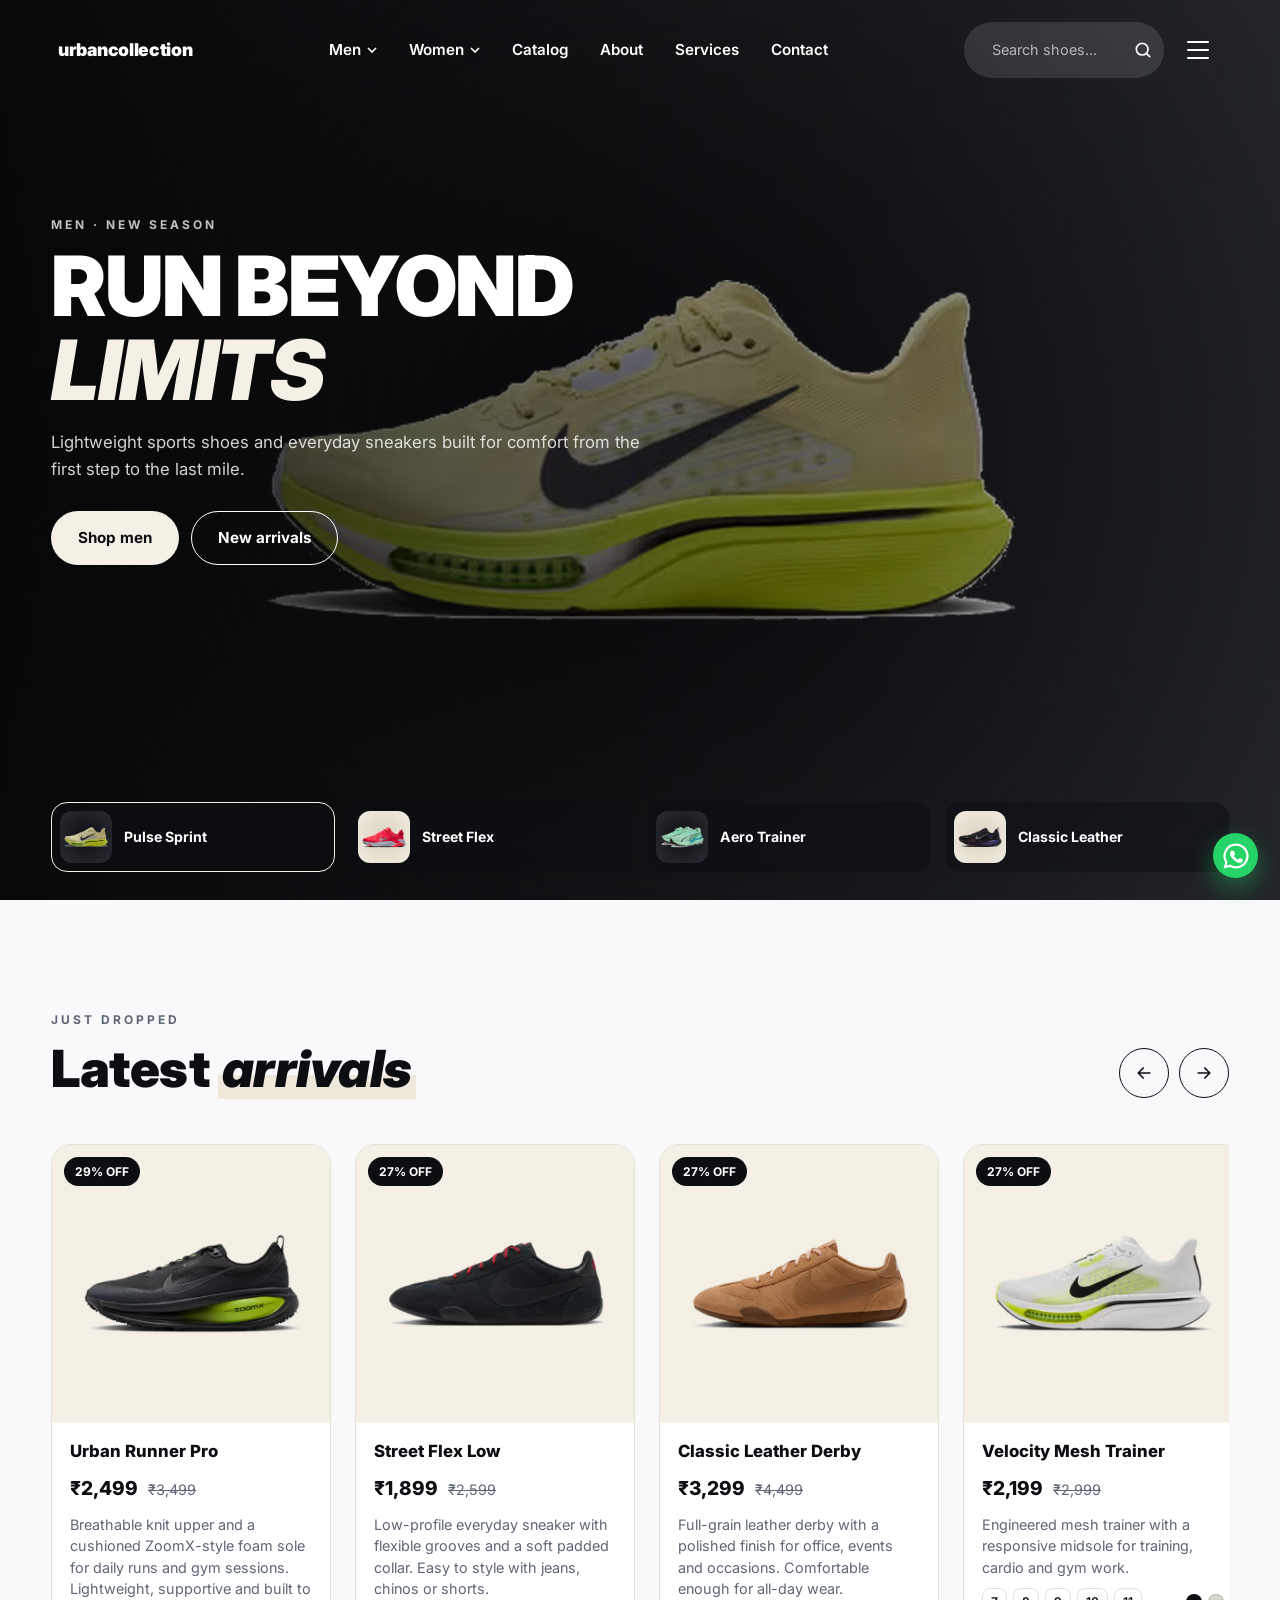
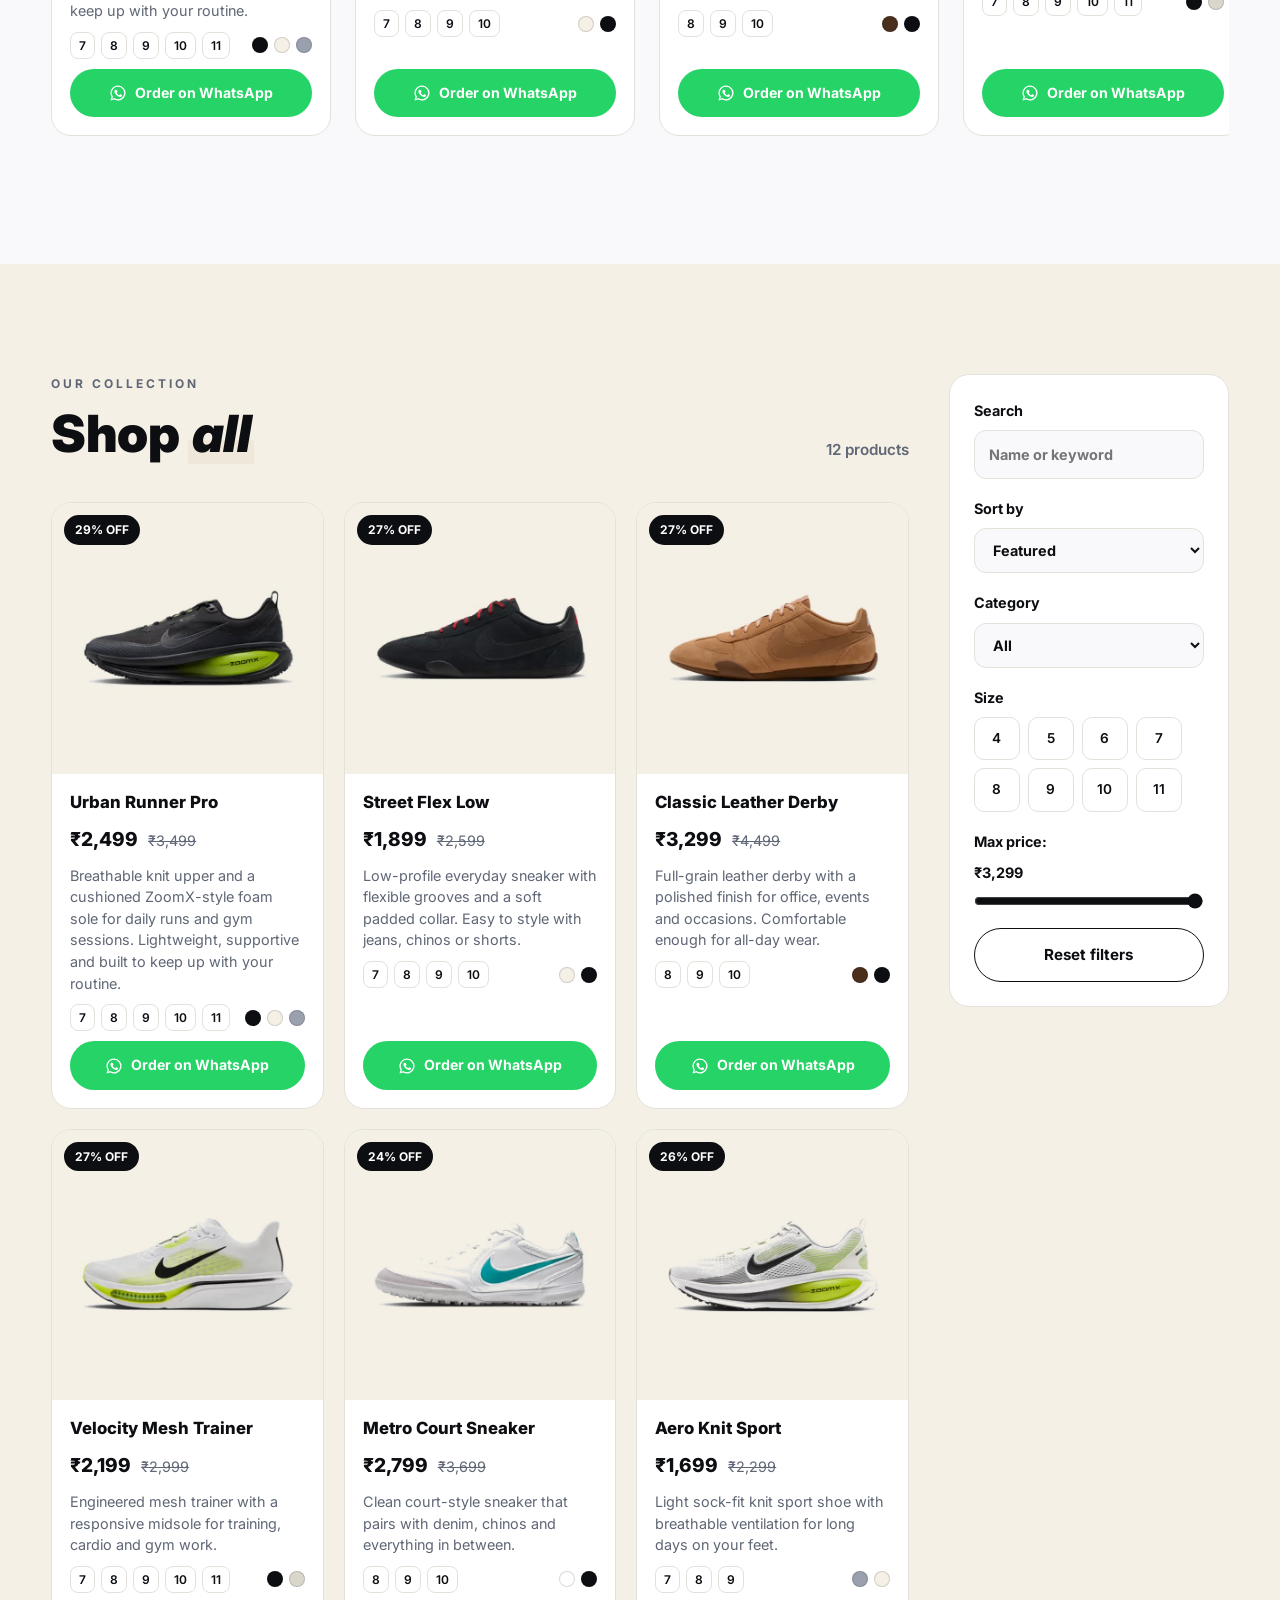
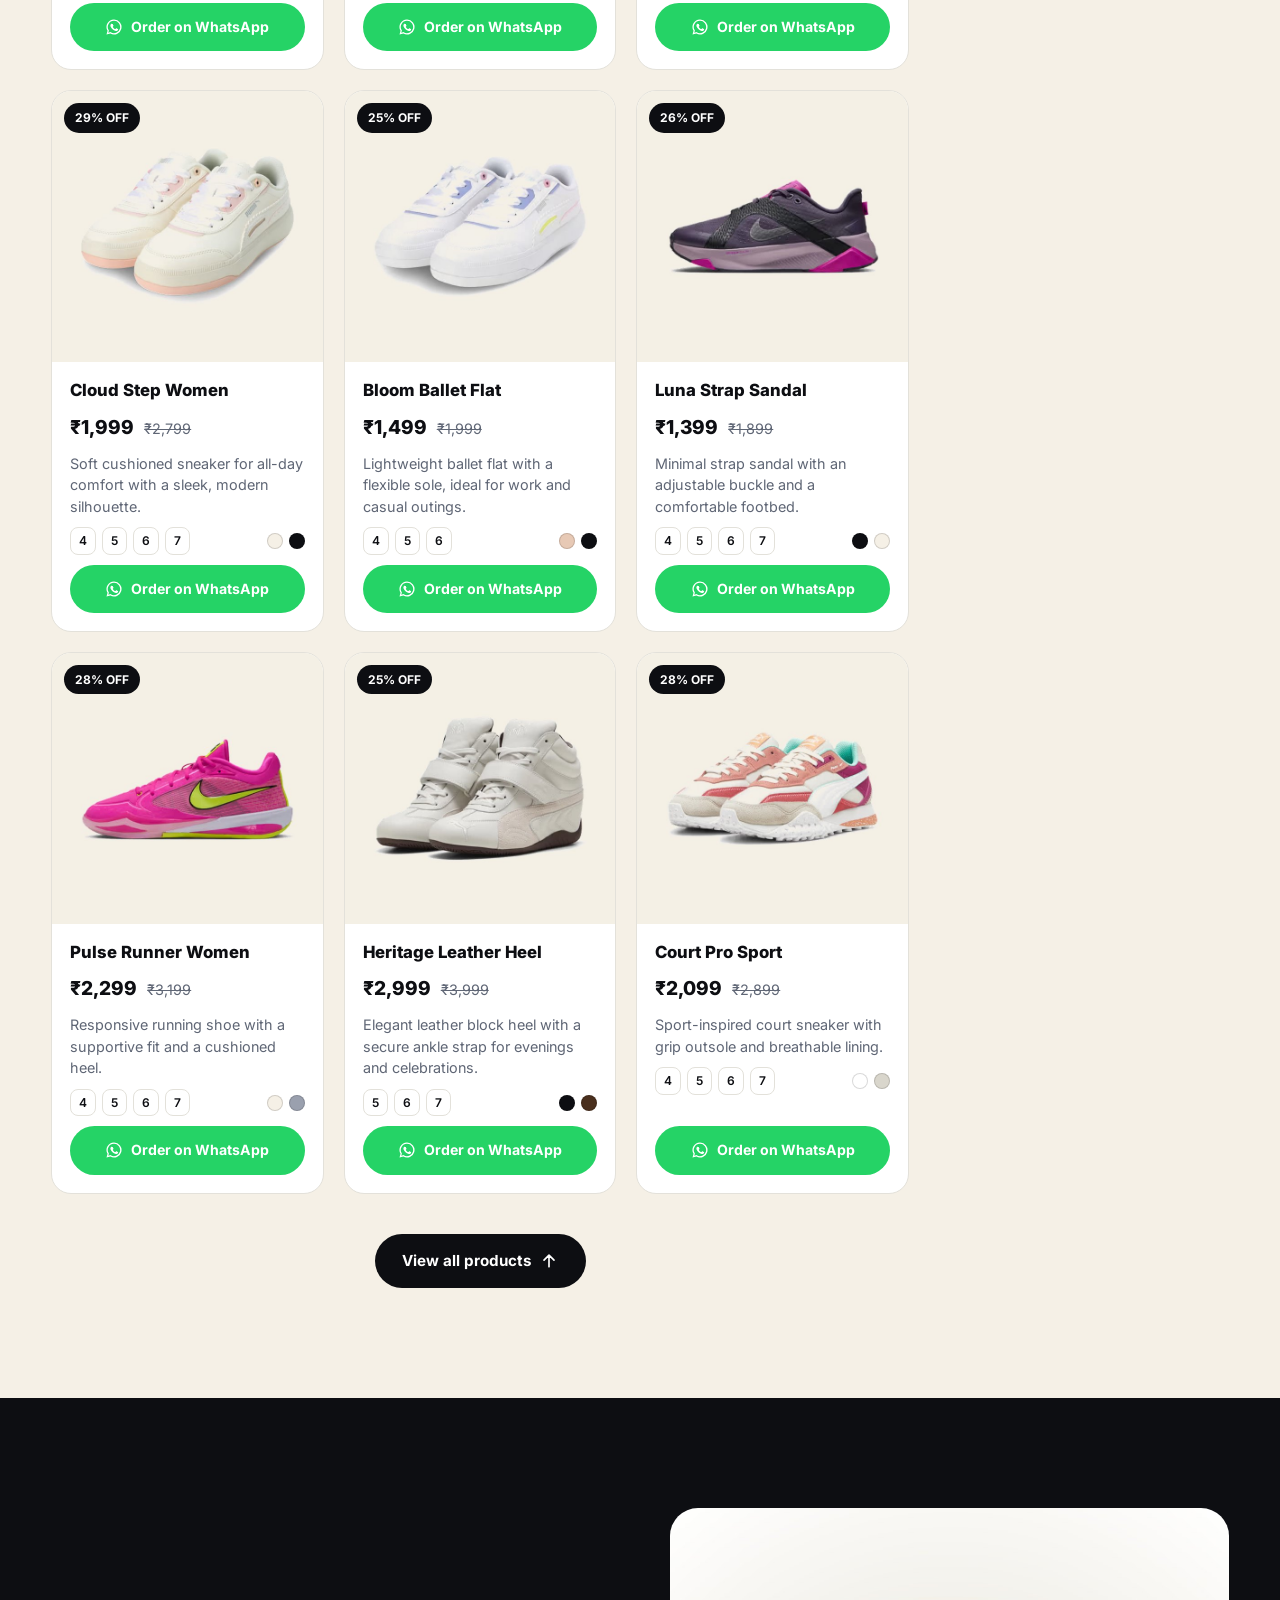
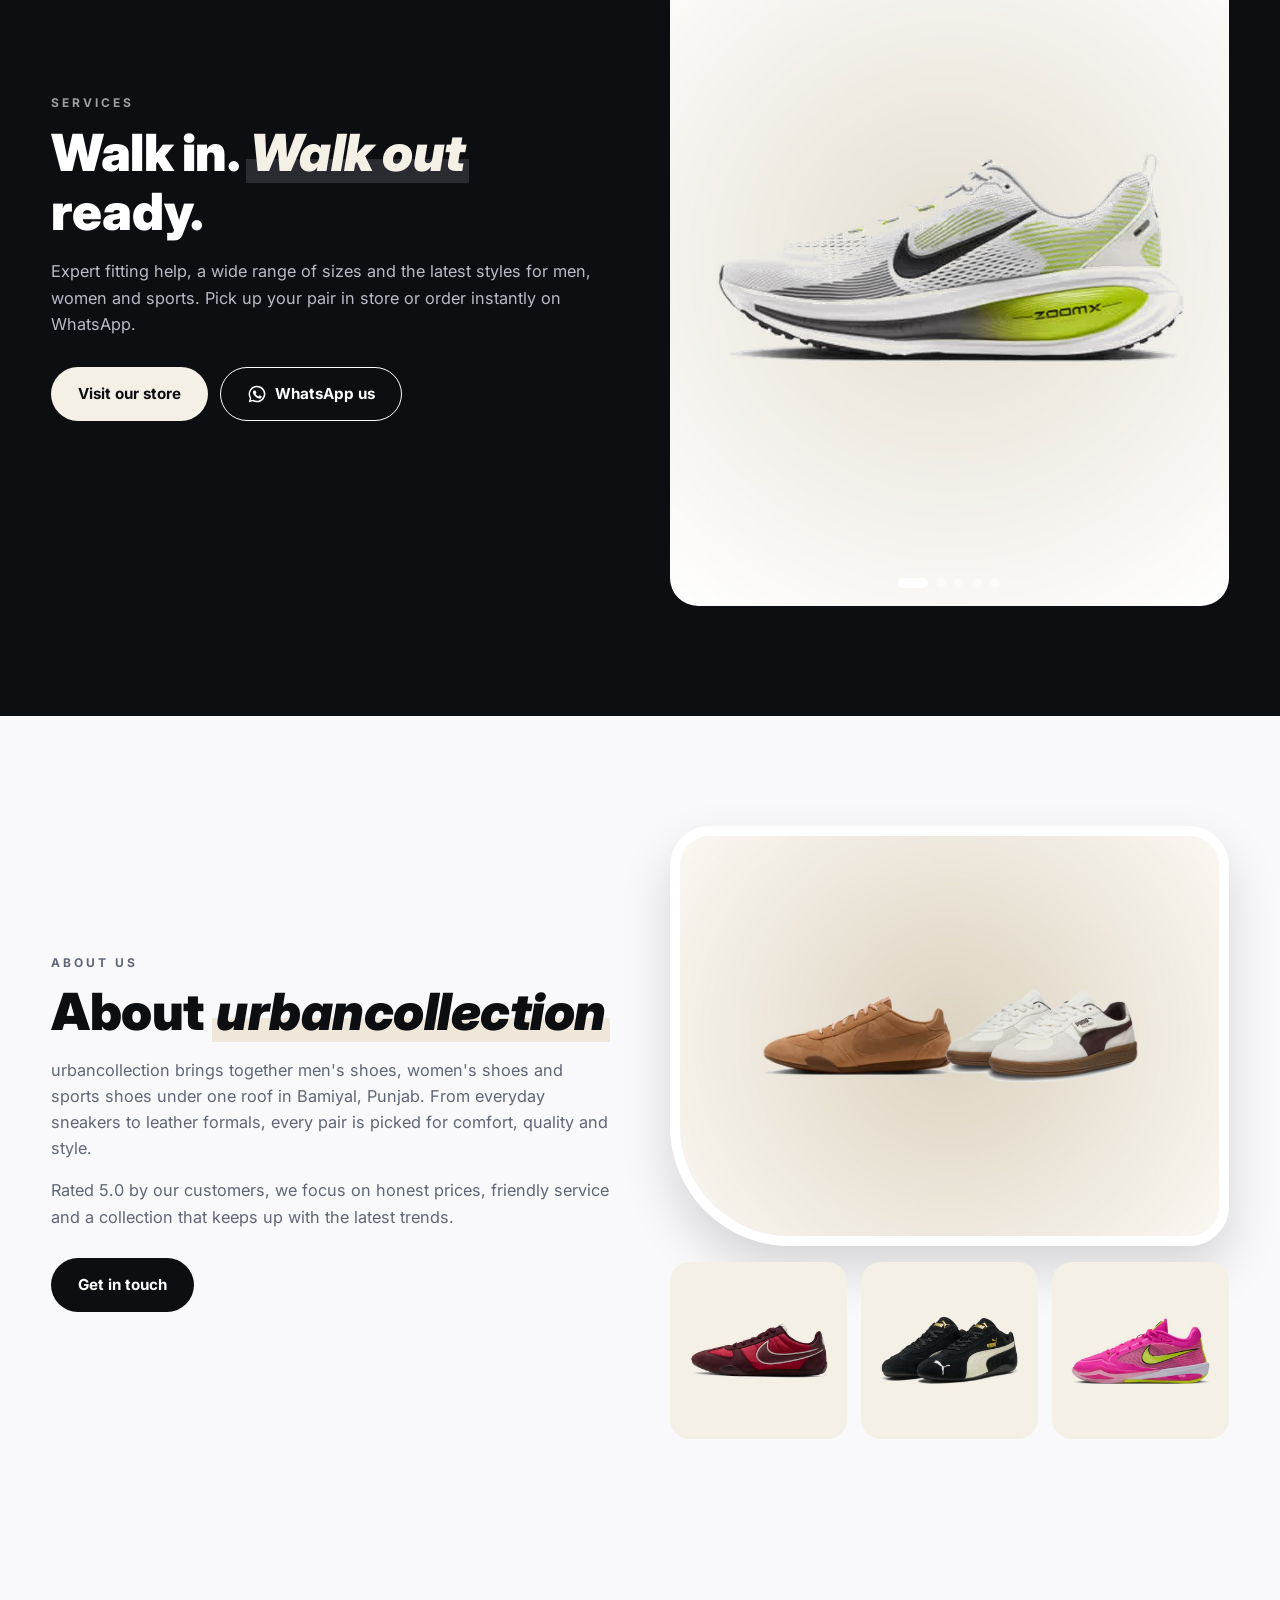
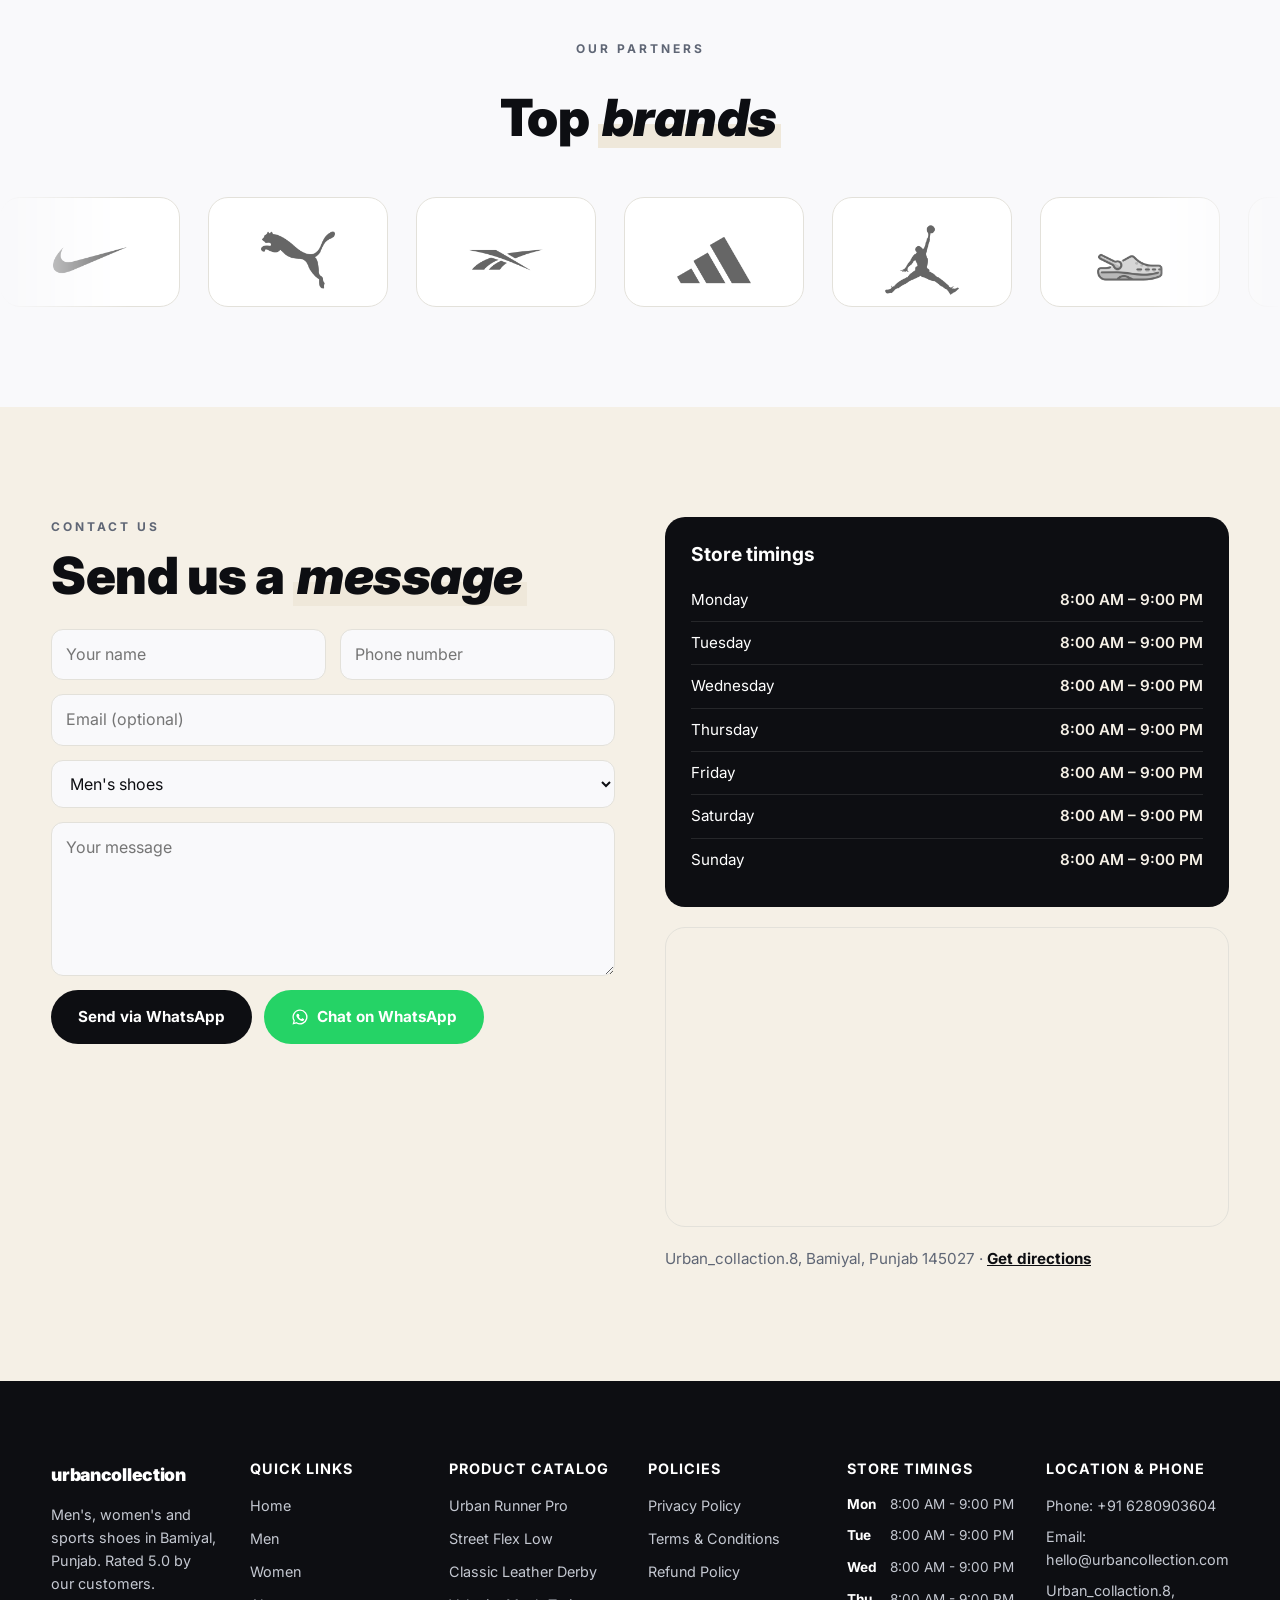
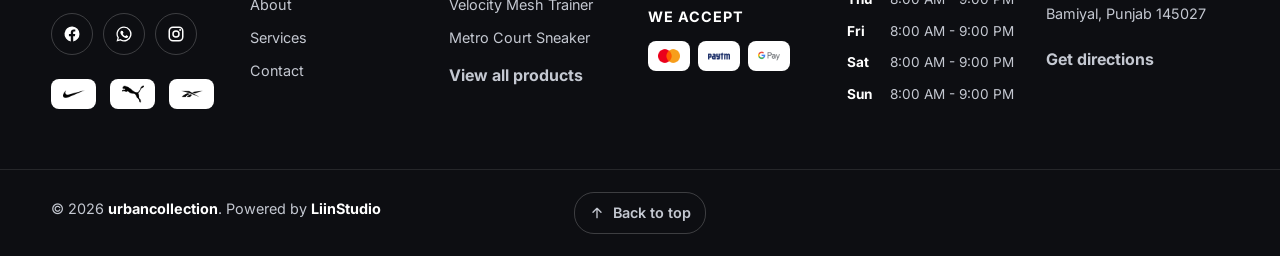
==== index.html @ 3d8a138b "files add in repo" ====
<!DOCTYPE html>
<html lang="en">

<head>
  <meta charset="UTF-8">
  <meta name="viewport" content="width=device-width, initial-scale=1.0">
  <title>urbancollection | Shoes for Men & Women</title>
  <meta name="description" content="urbancollection - men's, women's and sports shoes in Bamiyal, Punjab.">
  <link rel="preconnect" href="https://fonts.googleapis.com">
  <link rel="preconnect" href="https://fonts.gstatic.com" crossorigin>
  <link href="https://fonts.googleapis.com/css2?family=Inter:wght@400;500;600;700;800;900&display=swap"
    rel="stylesheet">
  <link rel="stylesheet" href="style.css">
</head>

<body>
  <!-- SVG icon sprite -->
  <svg width="0" height="0" style="position:absolute" aria-hidden="true">
    <symbol id="i-wa" viewBox="0 0 24 24">
      <path fill="currentColor"
        d="M12 2a10 10 0 0 0-8.6 15.1L2 22l5.1-1.3A10 10 0 1 0 12 2zm0 1.8a8.2 8.2 0 1 1-4.3 15.2l-.3-.2-3 .8.8-2.9-.2-.3A8.2 8.2 0 0 1 12 3.8zm-3.2 3.8c-.2 0-.5 0-.7.3-.2.3-.9.9-.9 2.2s.9 2.5 1 2.7c.1.2 1.8 2.8 4.4 3.9 2.1.9 2.6.7 3 .7.5-.1 1.5-.6 1.7-1.3.2-.6.2-1.2.2-1.3 0-.1-.2-.2-.5-.3l-1.6-.8c-.2-.1-.4-.1-.6.1l-.7.9c-.1.2-.3.2-.5.1-.3-.1-1-.4-1.9-1.2-.7-.6-1.2-1.4-1.3-1.6-.1-.2 0-.4.1-.5l.4-.5.3-.4c.1-.2 0-.4 0-.5l-.7-1.7c-.2-.5-.4-.4-.6-.4z" />
    </symbol>
    <symbol id="i-fb" viewBox="0 0 24 24">
      <path fill="currentColor"
        d="M22 12a10 10 0 1 0-11.6 9.9v-7H7.9V12h2.5V9.8c0-2.5 1.5-3.9 3.8-3.9 1.1 0 2.2.2 2.2.2v2.5h-1.3c-1.2 0-1.6.8-1.6 1.6V12h2.8l-.4 2.9h-2.3v7A10 10 0 0 0 22 12z" />
    </symbol>
    <symbol id="i-ig" viewBox="0 0 24 24">
      <rect x="3" y="3" width="18" height="18" rx="5" fill="none" stroke="currentColor" stroke-width="2" />
      <circle cx="12" cy="12" r="4" fill="none" stroke="currentColor" stroke-width="2" />
      <circle cx="17.5" cy="6.5" r="1.3" fill="currentColor" />
    </symbol>
    <symbol id="i-search" viewBox="0 0 24 24">
      <circle cx="11" cy="11" r="7" fill="none" stroke="currentColor" stroke-width="2" />
      <path d="M20 20l-4-4" stroke="currentColor" stroke-width="2" stroke-linecap="round" />
    </symbol>
    <symbol id="i-arrow" viewBox="0 0 24 24">
      <path d="M12 19V5m0 0l-6 6m6-6l6 6" fill="none" stroke="currentColor" stroke-width="2" stroke-linecap="round" />
    </symbol>
  </svg>

  <!-- ============ HEADER ============ -->
  <header class="site-header" id="siteHeader">
    <div class="header-bar">
      <a href="index.html" class="brand" aria-label="urbancollection home">
        <img src="images/logo.png" alt="" class="brand-logo" data-hide>
        <span class="brand-name">urbancollection</span>
      </a>

      <nav class="main-nav" aria-label="Primary">
        <ul>
          <li class="has-mega" data-mega="men">
            <button class="nav-link" aria-expanded="false">Men
              <svg class="chev" viewBox="0 0 10 6" width="10" height="6" aria-hidden="true">
                <path d="M1 1l4 4 4-4" fill="none" stroke="currentColor" stroke-width="1.6" />
              </svg>
            </button>
          </li>
          <li class="has-mega" data-mega="women">
            <button class="nav-link" aria-expanded="false">Women
              <svg class="chev" viewBox="0 0 10 6" width="10" height="6" aria-hidden="true">
                <path d="M1 1l4 4 4-4" fill="none" stroke="currentColor" stroke-width="1.6" />
              </svg>
            </button>
          </li>
          <li><a href="products.html" class="nav-link">Catalog</a></li>
          <li><a href="about.html" class="nav-link">About</a></li>
          <li><a href="services.html" class="nav-link">Services</a></li>
          <li><a href="contact.html" class="nav-link">Contact</a></li>
        </ul>
      </nav>

      <div class="header-actions">
        <form class="header-search" role="search" action="products.html" method="get">
          <input type="search" name="q" placeholder="Search shoes..." aria-label="Search shoes">
          <button type="submit" aria-label="Search"><svg class="ic">
              <use href="#i-search" />
            </svg></button>
        </form>
        <button class="menu-toggle" id="menuToggle" aria-label="Open menu" aria-expanded="false"
          aria-controls="fullMenu">
          <span></span><span></span><span></span>
        </button>
      </div>
      <!-- Mega menu panels are injected here by script.js (same width as header) -->
    </div>
  </header>

  <!-- ============ FULL-SCREEN MENU ============ -->
  <div class="full-menu" id="fullMenu" aria-hidden="true">
    <button class="menu-toggle is-open fm-close" id="fmClose" aria-label="Close menu">
      <span></span><span></span><span></span>
    </button>
    <div class="fm-inner">
      <nav class="fm-nav" aria-label="Full menu">
        <ul>
          <li><a href="index.html">Home</a></li>
          <li><a href="about.html">About</a></li>
          <li><a href="services.html">Services</a></li>
          <li><a href="products.html">Product Catalog</a></li>
          <li><a href="products.html?cat=men">Men</a></li>
          <li><a href="products.html?cat=women">Women</a></li>
          <li><a href="contact.html">Contact Us</a></li>
        </ul>
      </nav>
      <div class="fm-side">
        <form class="fm-search" action="products.html" method="get">
          <input type="search" name="q" placeholder="Search shoes..." aria-label="Search shoes">
          <button type="submit">Search</button>
        </form>
        <p>Urban_collaction.8, Bamiyal, Punjab 145027<br><a href="tel:+916280903604">+91 6280903604</a></p>
        <a class="btn btn-wa" href="https://wa.me/916280903604" target="_blank" rel="noopener">
          <svg class="ic">
            <use href="#i-wa" />
          </svg> Chat on WhatsApp
        </a>
      </div>
    </div>
  </div>

  <main>

    <!-- ============ HERO ============ -->
    <section class="hero" id="hero" aria-label="Featured collections">
      <div class="hero-slides">
        <article class="hero-slide active">
          <div class="hero-bg"><img src="images/hero-1.jpg" alt="" data-hide-alt></div>
          <div class="hero-overlay"></div>
          <div class="container hero-content">
            <p class="eyebrow">Men · New Season</p>
            <h1>Run beyond <span class="hero-accent">limits</span></h1>
            <p>Lightweight sports shoes and everyday sneakers built for comfort from the first step to the last mile.
            </p>
            <div class="hero-btns">
              <a class="btn btn-solid" href="products.html?cat=men">Shop men</a>
              <a class="btn btn-ghost" href="#latest">New arrivals</a>
            </div>
          </div>
        </article>
        <article class="hero-slide">
          <div class="hero-bg"><img src="images/hero-2.jpg" alt=""></div>
          <div class="hero-overlay"></div>
          <div class="container hero-content">
            <p class="eyebrow">Women · Street Edit</p>
            <h1>Step into <span class="hero-accent">style</span></h1>
            <p>Flats, sandals and sneakers designed to look sharp and feel effortless all day long.</p>
            <div class="hero-btns">
              <a class="btn btn-solid" href="products.html?cat=women">Shop women</a>
              <a class="btn btn-ghost" href="#shop">Browse all</a>
            </div>
          </div>
        </article>
        <article class="hero-slide">
          <div class="hero-bg"><img src="images/hero-3.jpg" alt=""></div>
          <div class="hero-overlay"></div>
          <div class="container hero-content">
            <p class="eyebrow">Sports Collection</p>
            <h1>Built for <span class="hero-accent">motion</span></h1>
            <p>Mesh trainers and cushioned runners engineered for the gym, the track and the streets.</p>
            <div class="hero-btns">
              <a class="btn btn-solid" href="products.html">Shop sports</a>
              <a class="btn btn-ghost" href="#contact">Visit store</a>
            </div>
          </div>
        </article>
        <article class="hero-slide">
          <div class="hero-bg"><img src="images/hero-4.jpg" alt=""></div>
          <div class="hero-overlay"></div>
          <div class="container hero-content">
            <p class="eyebrow">Leather Classics</p>
            <h1>Crafted for <span class="hero-accent">occasions</span></h1>
            <p>Premium leather derbies and heels with a polished finish for work, weddings and everything between.</p>
            <div class="hero-btns">
              <a class="btn btn-solid" href="products.html">Shop classics</a>
              <a class="btn btn-ghost" href="#about">Our story</a>
            </div>
          </div>
        </article>
      </div>

      <div class="hero-thumbs" role="tablist" aria-label="Choose slide">
        <button class="hero-thumb active" role="tab"><img src="images/hero-1.jpg" alt=""><b>Pulse Sprint</b></button>
        <button class="hero-thumb" role="tab"><img src="images/hero-2.jpg" alt=""><b>Street Flex</b></button>
        <button class="hero-thumb" role="tab"><img src="images/hero-3.jpg" alt=""><b>Aero Trainer</b></button>
        <button class="hero-thumb" role="tab"><img src="images/hero-4.jpg" alt=""><b>Classic Leather</b></button>
      </div>
    </section>

    <!-- ============ LATEST ARRIVALS ============ -->
    <section class="section" id="latest">
      <div class="container">
        <div class="section-head reveal">
          <div>
            <p class="eyebrow">Just dropped</p>
            <h2>Latest <span class="accent">arrivals</span></h2>
          </div>
          <div class="slider-nav">
            <button class="round-btn" id="latestPrev" aria-label="Previous products"><svg class="ic"
                style="transform:rotate(-90deg)">
                <use href="#i-arrow" />
              </svg></button>
            <button class="round-btn" id="latestNext" aria-label="Next products"><svg class="ic"
                style="transform:rotate(90deg)">
                <use href="#i-arrow" />
              </svg></button>
          </div>
        </div>
        <div class="latest-track" id="latestTrack"></div>
      </div>
    </section>

    <!-- ============ SHOP (grid + filters) ============ -->
    <section class="section section-alt" id="shop">
      <div class="container shop-layout">
        <div class="shop-main">
          <div class="section-head">
            <div>
              <p class="eyebrow">Our collection</p>
              <h2>Shop <span class="accent">all</span></h2>
            </div>
            <p class="result-count" id="resultCount"></p>
          </div>
          <div class="product-grid" id="productGrid"></div>
          <div class="center-btn">
            <a class="btn btn-solid" href="products.html">View all products <svg class="ic">
                <use href="#i-arrow" />
              </svg></a>
          </div>
        </div>

        <aside class="shop-side" aria-label="Sort and filter">
          <div class="side-box">
            <label>Search
              <input type="search" id="fSearch" placeholder="Name or keyword">
            </label>
            <label>Sort by
              <select id="fSort">
                <option value="default">Featured</option>
                <option value="low">Price: low to high</option>
                <option value="high">Price: high to low</option>
                <option value="disc">Best discount</option>
                <option value="name">Name A–Z</option>
              </select>
            </label>
            <label>Category
              <select id="fCat">
                <option value="all">All</option>
                <option value="men">Men</option>
                <option value="women">Women</option>
              </select>
            </label>
            <fieldset>
              <legend>Size</legend>
              <div class="size-chips" id="fSizes"></div>
            </fieldset>
            <label>Max price: <span id="fPriceVal"></span>
              <input type="range" id="fPrice" min="1000" max="5000" step="100" value="5000">
            </label>
            <button class="btn btn-ghost full" id="fReset" type="button">Reset filters</button>
          </div>
        </aside>
      </div>
    </section>

    <!-- ============ CTA ============ -->
    <section class="section cta" id="services">
      <div class="container cta-grid">
        <div class="cta-text reveal">
          <p class="eyebrow">Services</p>
          <h2>Walk in. <span class="accent">Walk out</span> ready.</h2>
          <p>Expert fitting help, a wide range of sizes and the latest styles for men, women and sports. Pick up your
            pair in store or order instantly on WhatsApp.</p>
          <div class="cta-btns">
            <a class="btn btn-solid" href="contact.html">Visit our store</a>
            <a class="btn btn-ghost" href="https://wa.me/916280903604" target="_blank" rel="noopener">
              <svg class="ic">
                <use href="#i-wa" />
              </svg> WhatsApp us
            </a>
          </div>
        </div>
        <div class="cta-slider reveal" id="ctaSlider">
          <img class="active" src="images/cta-1.jpg" alt="">
          <img src="images/cta-2.jpg" alt="">
          <img src="images/cta-3.jpg" alt="">
          <img src="images/cta-4.jpg" alt="">
          <img src="images/cta-5.jpg" alt="">
          <div class="cta-dots"></div>
        </div>
      </div>
    </section>

    <!-- ============ ABOUT ============ -->
    <section class="section" id="about">
      <div class="container about-grid">
        <div class="about-text reveal">
          <p class="eyebrow">About us</p>
          <h2>About <span class="accent">urbancollection</span></h2>
          <p>urbancollection brings together men's shoes, women's shoes and sports shoes under one roof in Bamiyal,
            Punjab. From everyday sneakers to leather formals, every pair is picked for comfort, quality and style.</p>
          <p>Rated 5.0 by our customers, we focus on honest prices, friendly service and a collection that keeps up with
            the latest trends.</p>
          <a class="btn btn-solid" href="#contact">Get in touch</a>
        </div>
        <div class="about-gallery reveal">
          <figure class="about-main">
            <img src="images/about-1.jpg" alt="urbancollection store collection">
          </figure>
          <div class="about-thumbs">
            <a href="product-detail.html?id=3"><img src="images/about-2.jpg" alt="Classic Leather Derby"><span>Leather
                Derby</span></a>
            <a href="product-detail.html?id=4"><img src="images/about-3.jpg" alt="Velocity Mesh Trainer"><span>Mesh
                Trainer</span></a>
            <a href="product-detail.html?id=7"><img src="images/about-4.jpg" alt="Cloud Step Women"><span>Cloud
                Step</span></a>
          </div>
        </div>
      </div>
    </section>

    <!-- ============ BRANDS ============ -->
    <section class="section brands" id="brands">
      <div class="container">
        <div class="section-head center reveal">
          <p class="eyebrow">Our partners</p>
          <h2>Top <span class="accent">brands</span></h2>
        </div>
      </div>
      <div class="marquee">
        <div class="marquee-track" id="brandTrack"></div>
      </div>
    </section>

    <!-- ============ CONTACT ============ -->
    <section class="section section-alt" id="contact">
      <div class="container contact-grid">
        <div class="contact-form-wrap reveal">
          <p class="eyebrow">Contact us</p>
          <h2>Send us a <span class="accent">message</span></h2>
          <form class="contact-form" id="contactForm">
            <div class="row2">
              <input name="name" placeholder="Your name" required>
              <input name="phone" type="tel" placeholder="Phone number" required>
            </div>
            <input name="email" type="email" placeholder="Email (optional)">
            <select name="interest">
              <option>Men's shoes</option>
              <option>Women's shoes</option>
              <option>Sports shoes</option>
              <option>Other</option>
            </select>
            <textarea name="message" rows="5" placeholder="Your message" required></textarea>
            <div class="form-actions">
              <button class="btn btn-solid" type="submit">Send via WhatsApp</button>
              <a class="btn btn-wa" href="https://wa.me/916280903604" target="_blank" rel="noopener">
                <svg class="ic">
                  <use href="#i-wa" />
                </svg> Chat on WhatsApp
              </a>
            </div>
          </form>
        </div>

        <div class="contact-info reveal">
          <div class="hours-card">
            <h3>Store timings</h3>
            <ul class="hours">
              <li><span>Monday</span><span>8:00 AM – 9:00 PM</span></li>
              <li><span>Tuesday</span><span>8:00 AM – 9:00 PM</span></li>
              <li><span>Wednesday</span><span>8:00 AM – 9:00 PM</span></li>
              <li><span>Thursday</span><span>8:00 AM – 9:00 PM</span></li>
              <li><span>Friday</span><span>8:00 AM – 9:00 PM</span></li>
              <li><span>Saturday</span><span>8:00 AM – 9:00 PM</span></li>
              <li><span>Sunday</span><span>8:00 AM – 9:00 PM</span></li>
            </ul>
          </div>
          <div class="map">
            <iframe src="https://www.google.com/maps?q=Bamiyal%2C+Punjab+145027&amp;output=embed" loading="lazy"
              referrerpolicy="no-referrer-when-downgrade" title="urbancollection location on Google Maps"></iframe>
          </div>
          <p class="address">Urban_collaction.8, Bamiyal, Punjab 145027 ·
            <a href="https://www.google.com/maps/dir/?api=1&amp;destination=Bamiyal+Punjab+145027" target="_blank"
              rel="noopener">Get directions</a>
          </p>
        </div>
      </div>
    </section>

  </main>

 <!-- ============ FOOTER ============ -->
  <footer class="site-footer">
    <div class="container footer-grid">

      <div class="fcol">
        <a href="index.html" class="brand brand-footer">
          <img src="images/logo.png" alt="" class="brand-logo" data-hide>
          <span class="brand-name">urbancollection</span>
        </a>
        <p class="fdesc">Men's, women's and sports shoes in Bamiyal, Punjab. Rated 5.0 by our customers.</p>
        <div class="social">
          <a href="https://www.facebook.com/" target="_blank" rel="noopener" aria-label="Facebook"><svg class="ic">
             <use href="#i-fb" />
            </svg></a>
          <a href="https://wa.me/916280903604" target="_blank" rel="noopener" aria-label="WhatsApp"><svg class="ic">
              <use href="#i-wa" />
            </svg></a>
          <a href="https://www.instagram.com/" target="_blank" rel="noopener" aria-label="Instagram"><svg class="ic">
              <use href="#i-ig" />
            </svg></a>
        </div>
        <div class="fbrands">
          <img src="images/brands/nike.png" alt="Nike" data-hide>
          <span>Nike</span>
          <img src="images/brands/puma.png" alt="Puma" data-hide>
          <span>Puma</span>
          <img src="images/brands/reebok.png" alt="Reebok" data-hide>
          <span>Reebok</span>
        </div>
      </div>

      <div class="fcol">
        <h4>Quick links</h4>
        <ul>
          <li><a href="index.html">Home</a></li>
          <li><a href="products.html?cat=men">Men</a></li>
          <li><a href="products.html?cat=women">Women</a></li>
          <li><a href="about.html">About</a></li>
          <li><a href="services.html">Services</a></li>
          <li><a href="contact.html">Contact</a></li>
        </ul>
       
      </div>

      <div class="fcol">
        <h4>Product catalog</h4>
        <ul id="footerProducts"></ul>
        <a class="underline-link" href="products.html">View all products</a>
      </div>

      <div class="fcol">
        <h4>Policies</h4>
        <ul>
          <li><a href="privacy.html">Privacy Policy</a></li>
          <li><a href="terms.html">Terms &amp; Conditions</a></li>
          <li><a href="refund.html">Refund Policy</a></li>
        </ul>
         <h4 class="mt">We accept</h4>
        <div class="pay">
          <img src="images/brands/mastercard.png" alt="Mastercard" data-hide>
          <img src="images/brands/paytm.png" alt="Paytm" data-hide>
          <img src="images/brands/google-pay.png" alt="Google Pay" data-hide>
        </div>
      </div>

      <div class="fcol">
        <h4>Store timings</h4>
        <ul class="hours-small">
          <li><span>Mon</span><span>8:00 AM - 9:00 PM</span></li>
          <li><span>Tue</span><span>8:00 AM - 9:00 PM</span></li>
          <li><span>Wed</span><span>8:00 AM - 9:00 PM</span></li>
          <li><span>Thu</span><span>8:00 AM - 9:00 PM</span></li>
          <li><span>Fri</span><span>8:00 AM - 9:00 PM</span></li>
          <li><span>Sat</span><span>8:00 AM - 9:00 PM</span></li>
          <li><span>Sun</span><span>8:00 AM - 9:00 PM</span></li>
        </ul>
      </div>

      <div class="fcol">
        <h4>Location &amp; phone</h4>
        <p>Phone: <a href="tel:+916280903604">+91 6280903604</a></p>
        <p>Email: <a href="mailto:hello@urbancollection.com">hello@urbancollection.com</a></p>
        <p>Urban_collaction.8, Bamiyal, Punjab 145027</p>
        <a class="underline-link" href="https://www.google.com/maps/dir/?api=1&amp;destination=Bamiyal+Punjab+145027"
          target="_blank" rel="noopener">Get directions</a>
      </div>
    </div>

    <div class="footer-bottom">
      <div class="container fb-inner">
        <p>© 2026 <a href="index.html">urbancollection</a>. Powered by <a href="https://liinstudio.netlify.app"
            target="_blank" rel="noopener">LiinStudio</a></p>
        <button class="back-top" id="backTop" type="button"><svg class="ic" style="transform:rotate(0)">
            <use href="#i-arrow" />
          </svg> Back to top</button>
      </div>
    </div>
  </footer>

  <!-- Floating WhatsApp bubble -->
  <a class="wa-float" href="https://wa.me/916280903604" target="_blank" rel="noopener" aria-label="Chat on WhatsApp">
    <svg class="ic">
      <use href="#i-wa" />
    </svg>
  </a>
  <script src="data.js"></script>
  <script src="script.js"></script>
</body>

</html>
---- style.css ----
/* ==========================================================
   urbancollection – homepage styles
   Palette: white, cream, off-white, black
   ========================================================== */

:root {
  --black: #0D0E12;
  --white: #FFFFFF;
  --off: #F9F9FB;
  --cream: #F5F0E6;
  --cream-2: #EFE8DA;
  --muted: #5F6675;
  --line: #E3E1DA;
  --container: 1200px;
  --ease: cubic-bezier(.7, 0, .2, 1);
}

*, *::before, *::after {
  box-sizing: border-box;
  margin: 0;
  padding: 0;
}

html {
  scroll-behavior: smooth;
  scroll-padding-top: 100px;
}

body {
  font-family: 'Inter', system-ui, -apple-system, Segoe UI, Roboto, sans-serif;
  background: var(--off);
  color: var(--black);
  line-height: 1.6;
  overflow-x: hidden;
  -webkit-font-smoothing: antialiased;
}

body.no-scroll {
  overflow: hidden;
}

img {
  max-width: 100%;
  display: block;
}

a {
  color: inherit;
  text-decoration: none;
}

button {
  font: inherit;
  cursor: pointer;
  border: 0;
  background: none;
  color: inherit;
}

input, select, textarea {
  font: inherit;
  color: inherit;
}

figure {
  margin: 0;
}

h1, h2, h3, h4 {
  line-height: 1.15;
}

.ic {
  width: 20px;
  height: 20px;
  flex: none;
}

.container {
  width: min(var(--container), 92%);
  margin-inline: auto;
}

/* ---------- Shared typography & buttons ---------- */
.eyebrow {
  text-transform: uppercase;
  letter-spacing: 3px;
  font-size: .75rem;
  font-weight: 700;
  color: var(--muted);
  margin-bottom: 10px;
}

h2 {
  font-size: clamp(2rem, 4vw, 3.2rem);
  font-weight: 900;
  letter-spacing: -.5px;
}

.accent {
  font-style: italic;
  padding: 0 4px;
  background: linear-gradient(transparent 62%, var(--cream-2) 62%);
}

.btn {
  position: relative;
  overflow: hidden;
  isolation: isolate;
  display: inline-flex;
  align-items: center;
  justify-content: center;
  gap: 8px;
  padding: 14px 26px;
  border-radius: 999px;
  border: 1.5px solid transparent;
  font-weight: 700;
  font-size: .95rem;
  white-space: nowrap;
  transition: background .35s, color .35s, border-color .35s, transform .3s;
}

.btn:hover {
  transform: translateY(-2px);
}

.btn-solid {
  background: var(--black);
  color: var(--white);
}

.btn-solid:hover {
  background: var(--cream);
  color: var(--black);
}

.btn-ghost {
  background: transparent;
  border-color: currentColor;
  color: inherit;
}

.btn-ghost:hover {
  background: var(--white);
  color: var(--black);
  border-color: var(--white);
}

.btn-wa {
  background: #25D366;
  color: #fff;
}

.btn-wa:hover {
  background: #128C7E;
  color: #fff;
}

.btn-wa .ic {
  width: 18px;
  height: 18px;
}

.full {
  width: 100%;
}

.underline-link {
  display: inline-block;
  margin-top: 14px;
  font-weight: 700;
  background: linear-gradient(currentColor, currentColor) no-repeat 0 100% / 0 1.5px;
  padding-bottom: 2px;
  transition: background-size .4s, color .3s;
}

.underline-link:hover {
  background-size: 100% 1.5px;
}

.section {
  padding: 110px 0;
}

.section-alt {
  background: var(--cream);
}

.section-head {
  display: flex;
  justify-content: space-between;
  align-items: flex-end;
  gap: 20px;
  flex-wrap: wrap;
  margin-bottom: 40px;
}

.section-head.center {
  flex-direction: column;
  align-items: center;
  text-align: center;
}

.result-count {
  color: var(--muted);
  font-weight: 600;
  font-size: .95rem;
}

.center-btn {
  text-align: center;
  margin-top: 40px;
}

.slider-nav {
  display: flex;
  gap: 10px;
}

.round-btn {
  width: 50px;
  height: 50px;
  border-radius: 50%;
  border: 1.5px solid var(--black);
  display: grid;
  place-items: center;
  transition: background .3s, color .3s, transform .3s;
}

.round-btn:hover {
  background: var(--black);
  color: var(--white);
  transform: scale(1.06);
}

/* reveal on scroll */
.reveal {
  opacity: 0;
  transform: translateY(24px);
  transition: opacity .8s var(--ease), transform .8s var(--ease);
}

.reveal.in {
  opacity: 1;
  transform: none;
}

/* ==========================================================
   HEADER (glass pill, 20–30px radius, not full width)
   ========================================================== */
.site-header {
  position: fixed;
  top: 14px;
  left: 50%;
  transform: translateX(-50%);
  width: min(var(--container), calc(100% - 28px));
  border-radius: 24px;
  z-index: 100;
  color: var(--white);
  background: transparent;
  transition: background .4s, backdrop-filter .4s, -webkit-backdrop-filter .4s, box-shadow .4s;
}

.site-header.scrolled {
  background: rgba(13, 14, 18, .55);
  backdrop-filter: blur(18px) saturate(1.4);
  -webkit-backdrop-filter: blur(18px) saturate(1.4);
  box-shadow: 0 12px 30px rgba(0, 0, 0, .25);
}

.header-bar {
  display: flex;
  align-items: center;
  justify-content: space-between;
  gap: 16px;
  height: 72px;
  padding: 0 18px;
}

.brand {
  display: flex;
  align-items: center;
  gap: 10px;
}

.brand-logo {
  width: 36px;
  height: 36px;
  object-fit: contain;
  border-radius: 10px;
}

.brand-logo.broken {
  display: none;
}

.brand-name {
  font-weight: 900;
  font-size: 1.1rem;
  letter-spacing: -.3px;
  text-transform: lowercase;
}

.main-nav ul {
  list-style: none;
  display: flex;
  gap: 4px;
}

.nav-link {
  position: relative;
  display: inline-flex;
  align-items: center;
  gap: 6px;
  padding: 10px 14px;
  font-weight: 600;
  font-size: .95rem;
  color: inherit;
}

.nav-link::after {
  content: "";
  position: absolute;
  left: 14px;
  right: 14px;
  bottom: 6px;
  height: 2px;
  background: currentColor;
  transform: scaleX(0);
  transform-origin: left;
  transition: transform .35s;
}

.nav-link:hover::after, .has-mega.active .nav-link::after {
  transform: scaleX(1);
}

.chev {
  transition: transform .35s;
}

.has-mega.active .chev {
  transform: rotate(180deg);
}

.header-actions {
  display: flex;
  align-items: center;
  gap: 10px;
}

.header-search {
  display: flex;
  align-items: center;
  width: 200px;
  padding: 4px 4px 4px 14px;
  border-radius: 999px;
  background: rgba(255, 255, 255, .12);
  transition: width .4s var(--ease), background .3s;
}

.header-search:focus-within {
  width: 260px;
  background: rgba(255, 255, 255, .2);
}

.header-search input {
  flex: 1;
  min-width: 0;
  background: none;
  border: 0;
  outline: 0;
  color: var(--white);
  font-size: .9rem;
}

.header-search input::placeholder {
  color: rgba(255, 255, 255, .65);
}

.header-search button {
  width: 34px;
  height: 34px;
  border-radius: 50%;
  display: grid;
  place-items: center;
  color: var(--white);
  transition: background .3s, color .3s;
}

.header-search button:hover {
  background: var(--cream);
  color: var(--black);
}

/* Menu toggle: icon only, no background; the empty half fills on hover */
.menu-toggle {
  position: relative;
  isolation: isolate;
  width: 48px;
  height: 48px;
  border-radius: 50%;
  display: flex;
  flex-direction: column;
  justify-content: center;
  align-items: center;
  gap: 6px;
  color: var(--white);
  overflow: hidden;
}

.menu-toggle::before {
  content: "";
  position: absolute;
  inset: 0;
  z-index: -1;
  border-radius: 50%;
  background: var(--cream);
  transform: scaleX(0);
  transform-origin: right;
  transition: transform .5s var(--ease);
}

.menu-toggle:hover::before {
  transform: scaleX(1);
  transform-origin: left;
}

.menu-toggle span {
  display: block;
  width: 22px;
  height: 2px;
  border-radius: 2px;
  background: currentColor;
  transition: transform .45s var(--ease), opacity .3s, background .3s;
}

.menu-toggle:hover span {
  background: var(--black);
}

.menu-toggle.is-open span:nth-child(1) {
  transform: translateY(8px) rotate(45deg);
}

.menu-toggle.is-open span:nth-child(2) {
  opacity: 0;
}

.menu-toggle.is-open span:nth-child(3) {
  transform: translateY(-8px) rotate(-45deg);
}

/* ---------- Mega menu: same width as header, tall (matches hero height) ---------- */
.mega {
  position: absolute;
  top: calc(100% + 12px);
  left: 0;
  right: 0;
  display: grid;
  grid-template-columns: 1.5fr 1fr;
  height: clamp(460px, calc(100svh - 120px), 740px);
  border-radius: 16px;
  overflow: hidden;
  background: var(--white);
  color: var(--black);
  box-shadow: 0 30px 60px rgba(0, 0, 0, .25);
  opacity: 0;
  visibility: hidden;
  transform: translateY(12px);
  transition: opacity .35s, transform .35s, visibility .35s;
}

.site-header[data-open="men"] #mega-men,
.site-header[data-open="women"] #mega-women {
  opacity: 1;
  visibility: visible;
  transform: none;
}

.mega-cols {
  display: grid;
  grid-template-columns: 1fr 1fr;
  grid-template-rows: 1fr 1fr auto;
  gap: 12px;
  padding: 24px;
  overflow-y: auto;
}

.mega-col {
  padding: 16px;
  border: 1px solid var(--line);
  border-radius: 14px;
}

.mega-col h5 {
  font-size: .95rem;
  font-weight: 900;
  text-transform: uppercase;
  letter-spacing: 1px;
}

.mega-col p {
  color: var(--muted);
  font-size: .85rem;
  margin: 6px 0 10px;
  line-height: 1.45;
}

.mega-col ul {
  list-style: none;
  display: flex;
  flex-direction: column;
  gap: 2px;
}

.mega-col a {
  display: flex;
  justify-content: space-between;
  align-items: center;
  padding: 9px 10px;
  border-radius: 10px;
  font-weight: 600;
  font-size: .95rem;
  transition: background .3s, padding .3s;
}

.mega-col a:hover, .mega-col a.on {
  background: var(--cream);
  padding-left: 16px;
}

.mega-col a span {
  opacity: 0;
  transition: opacity .3s;
}

.mega-col a:hover span, .mega-col a.on span {
  opacity: 1;
}

.mega-all {
  grid-column: 1 / -1;
  justify-self: start;
  margin-top: 2px;
  padding: 6px 2px !important;
  font-weight: 700 !important;
  text-decoration: underline;
  color: var(--muted) !important;
}

.mega-preview {
  position: relative;
  overflow: hidden;
  background: var(--cream);
}

.mega-preview img {
  position: absolute;
  inset: 0;
  width: 100%;
  height: 100%;
  object-fit: cover;
  transition: opacity .4s;
}

.mega-caption {
  position: absolute;
  left: 16px;
  right: 16px;
  bottom: 16px;
  display: flex;
  flex-direction: column;
  gap: 10px;
}

.mega-tag {
  align-self: flex-start;
  background: var(--white);
  color: var(--black);
  padding: 8px 14px;
  border-radius: 999px;
  font-weight: 600;
  font-size: .85rem;
}

.mega-tag b {
  font-weight: 800;
}

.mega-feat {
  display: flex;
  justify-content: space-between;
  align-items: center;
  gap: 12px;
  background: var(--black);
  color: var(--white);
  padding: 14px 18px;
  border-radius: 14px;
  font-size: .85rem;
  font-weight: 600;
  transition: background .3s;
}

.mega-feat strong {
  color: var(--cream);
  font-size: 1rem;
}

.mega-feat:hover {
  background: #22242b;
}

/* ==========================================================
   FULL-SCREEN MENU (full width & height, clip reveal, hover underline)
   ========================================================== */
.full-menu {
  position: fixed;
  inset: 0;
  z-index: 200;
  background: var(--black);
  color: var(--white);
  clip-path: inset(0 0 100% 0);
  pointer-events: none;
  transition: clip-path .7s var(--ease);
}

.full-menu.open {
  clip-path: inset(0 0 0 0);
  pointer-events: auto;
}

.fm-close {
  position: absolute;
  top: 22px;
  right: 22px;
  z-index: 3;
  color: var(--white);
}

.fm-close::before {
  background: var(--cream);
}

.fm-inner {
  height: 100%;
  overflow-y: auto;
  padding: 120px 6vw 40px;
  display: grid;
  grid-template-columns: 1.3fr .7fr;
  gap: 40px;
  align-items: center;
}

.fm-nav ul {
  list-style: none;
  display: flex;
  flex-direction: column;
  gap: 6px;
}

.fm-nav a {
  position: relative;
  display: inline-block;
  padding: 4px 0;
  font-size: clamp(2rem, 5vw, 4.2rem);
  font-weight: 900;
  line-height: 1.15;
  transition: color .3s;
}

.fm-nav a::after {
  content: "";
  position: absolute;
  left: 0;
  bottom: 8px;
  height: 4px;
  width: 0;
  background: var(--cream);
  transition: width .45s var(--ease);
}

.fm-nav a:hover {
  color: var(--cream);
}

.fm-nav a:hover::after {
  width: 100%;
}

.fm-side {
  display: flex;
  flex-direction: column;
  gap: 22px;
  color: #c4c8d1;
}

.fm-side p {
  line-height: 1.7;
}

.fm-side a[href^="tel"] {
  color: var(--white);
  font-weight: 700;
}

.fm-search {
  display: flex;
  gap: 8px;
}

.fm-search input {
  flex: 1;
  padding: 14px 18px;
  border-radius: 999px;
  outline: 0;
  border: 1.5px solid rgba(255, 255, 255, .25);
  background: transparent;
  color: var(--white);
}

.fm-search input:focus {
  border-color: var(--cream);
}

.fm-search input::placeholder {
  color: rgba(255, 255, 255, .55);
}

.fm-search button {
  padding: 14px 22px;
  border-radius: 999px;
  background: var(--cream);
  color: var(--black);
  font-weight: 700;
}

/* ==========================================================
   HERO (slider + scroll zoom + 4 thumbnails)
   ========================================================== */
.hero {
  position: relative;
  height: 100vh;
  height: 100svh;
  min-height: 620px;
  max-height: 1000px;
  overflow: hidden;
  background: var(--black);
  color: var(--white);
}

.hero-slides {
  position: absolute;
  inset: 0;
}

.hero-slide {
  position: absolute;
  inset: 0;
  opacity: 0;
  visibility: hidden;
  transition: opacity 1s ease, visibility 1s;
}

.hero-slide.active {
  opacity: 1;
  visibility: visible;
  z-index: 1;
}

.hero-bg {
  position: absolute;
  inset: 0;
  overflow: hidden;
}

.hero-bg img {
  width: 100%;
  height: 100%;
  object-fit: cover;
  transform: scale(var(--zoom, 1));
  transform-origin: center;
  transition: transform .6s ease-out;
}

.hero-overlay {
  position: absolute;
  inset: 0;
  background: linear-gradient(90deg, rgba(0, 0, 0, .85) 0%, rgba(0, 0, 0, .45) 55%, rgba(0, 0, 0, .3) 100%);
}

.hero-content {
  position: relative;
  height: 100%;
  display: flex;
  flex-direction: column;
  justify-content: center;
  max-width: var(--container);
  padding-top: 90px;
  padding-bottom: 210px;
}

.hero-content>* {
  max-width: 620px;
}

.hero .eyebrow {
  color: rgba(255, 255, 255, .75);
}

.hero h1 {
  font-size: clamp(2.6rem, 6.5vw, 5.4rem);
  font-weight: 900;
  line-height: 1;
  letter-spacing: -1.5px;
  text-transform: uppercase;
  margin-bottom: 18px;
}

.hero-accent {
  color: var(--cream);
  font-style: italic;
}

.hero-content>p:not(.eyebrow) {
  color: rgba(255, 255, 255, .82);
  font-size: 1.05rem;
  margin-bottom: 28px;
}

.hero-btns {
  display: flex;
  gap: 12px;
  flex-wrap: wrap;
}

.hero .btn-solid {
  background: var(--cream);
  color: var(--black);
}

.hero .btn-solid:hover {
  background: var(--white);
}

.hero .btn-ghost {
  color: var(--white);
}

.hero .btn-ghost:hover {
  background: var(--white);
  color: var(--black);
}

/* animate content when slide becomes active */
.hero-slide .hero-content>* {
  opacity: 0;
  transform: translateY(24px);
  transition: opacity .8s var(--ease), transform .8s var(--ease);
}

.hero-slide.active .hero-content>* {
  opacity: 1;
  transform: none;
}

.hero-slide.active .hero-content>*:nth-child(2) {
  transition-delay: .12s;
}

.hero-slide.active .hero-content>*:nth-child(3) {
  transition-delay: .22s;
}

.hero-slide.active .hero-content>*:nth-child(4) {
  transition-delay: .32s;
}

/* thumbnails row with names, centred inside the slider */
.hero-thumbs {
  position: absolute;
  left: 0;
  right: 0;
  bottom: 28px;
  z-index: 3;
  width: min(var(--container), 92%);
  margin-inline: auto;
  display: grid;
  grid-template-columns: repeat(4, 1fr);
  gap: 14px;
}

.hero-thumb {
  display: flex;
  align-items: center;
  gap: 12px;
  padding: 8px;
  text-align: left;
  border-radius: 16px;
  background: rgba(13, 14, 18, .5);
  color: var(--white);
  backdrop-filter: blur(10px);
  -webkit-backdrop-filter: blur(10px);
  border: 1.5px solid transparent;
  transition: transform .3s, border-color .3s, background .3s;
}

.hero-thumb img {
  width: 52px;
  height: 52px;
  border-radius: 12px;
  object-fit: cover;
  flex: none;
}

.hero-thumb b {
  font-size: .88rem;
  line-height: 1.25;
  font-weight: 700;
}

.hero-thumb:hover {
  transform: translateY(-3px);
}

.hero-thumb.active {
  border-color: var(--cream);
  background: rgba(13, 14, 18, .8);
}

/* ==========================================================
   PRODUCT CARDS (latest arrivals + grid)
   ========================================================== */
.p-card {
  background: var(--white);
  border: 1px solid var(--line);
  border-radius: 20px;
  overflow: hidden;
  display: flex;
  flex-direction: column;
  transition: transform .4s, box-shadow .4s, opacity .8s var(--ease);
}

.p-card:hover {
  transform: translateY(-6px);
  box-shadow: 0 20px 40px rgba(13, 14, 18, .12);
}

.p-media {
  position: relative;
  display: block;
  aspect-ratio: 1 / 1;
  background: var(--cream);
  overflow: hidden;
}

.p-media img {
  width: 100%;
  height: 100%;
  object-fit: cover;
  transition: transform .6s var(--ease);
}

.p-card:hover .p-media img {
  transform: scale(1.06);
}

.p-badge {
  position: absolute;
  top: 12px;
  left: 12px;
  background: var(--black);
  color: var(--white);
  font-size: .75rem;
  font-weight: 700;
  padding: 5px 11px;
  border-radius: 999px;
}

.p-body {
  padding: 18px;
  display: flex;
  flex-direction: column;
  gap: 10px;
  flex: 1;
}

.p-name {
  font-weight: 800;
  font-size: 1.05rem;
  line-height: 1.3;
}

.p-name a:hover {
  text-decoration: underline;
}

.p-price {
  display: flex;
  align-items: baseline;
  gap: 10px;
}

.p-price .now {
  font-weight: 800;
  font-size: 1.2rem;
}

.p-price .mrp {
  color: var(--muted);
  text-decoration: line-through;
  font-size: .9rem;
}

.p-desc {
  color: var(--muted);
  font-size: .9rem;
  line-height: 1.5;
}

.p-meta {
  display: flex;
  justify-content: space-between;
  align-items: center;
  gap: 10px;
  flex-wrap: wrap;
}

.sizes {
  display: flex;
  gap: 6px;
  flex-wrap: wrap;
}

.sizes span {
  font-size: .75rem;
  font-weight: 600;
  border: 1px solid var(--line);
  padding: 3px 8px;
  border-radius: 8px;
}

.colors {
  display: flex;
  gap: 6px;
}

.colors i {
  display: block;
  width: 16px;
  height: 16px;
  border-radius: 50%;
  border: 1px solid rgba(0, 0, 0, .15);
}

.p-card .btn {
  margin-top: auto;
  padding: 12px 16px;
  font-size: .88rem;
}

.latest-track {
  display: flex;
  gap: 24px;
  overflow-x: auto;
  scroll-snap-type: x mandatory;
  padding: 6px 2px 18px;
  scrollbar-width: none;
}

.latest-track::-webkit-scrollbar {
  display: none;
}

.latest-track .p-card {
  flex: 0 0 280px;
  scroll-snap-align: start;
}

/* ==========================================================
   SHOP: grid (left) + sticky sort/filter/search (right)
   ========================================================== */
.shop-layout {
  display: grid;
  grid-template-columns: 1fr 280px;
  gap: 40px;
  align-items: start;
}

.shop-side {
  position: sticky;
  top: 100px;
}

.side-box {
  background: var(--white);
  border: 1px solid var(--line);
  border-radius: 20px;
  padding: 24px;
  display: flex;
  flex-direction: column;
  gap: 18px;
}

.side-box label {
  display: flex;
  flex-direction: column;
  gap: 8px;
  font-weight: 700;
  font-size: .9rem;
}

.side-box fieldset {
  border: 0;
  display: flex;
  flex-direction: column;
  gap: 8px;
}

.side-box legend {
  font-weight: 700;
  font-size: .9rem;
  margin-bottom: 8px;
}

input, select, textarea {
  width: 100%;
  padding: 12px 14px;
  border-radius: 12px;
  border: 1px solid var(--line);
  background: var(--off);
  outline: none;
  transition: border-color .3s;
}

input:focus, select:focus, textarea:focus {
  border-color: var(--black);
}

.side-box input[type="range"] {
  padding: 0;
  accent-color: var(--black);
}

.size-chips {
  display: flex;
  flex-wrap: wrap;
  gap: 8px;
}

.size-chips button {
  padding: 7px 12px;
  border-radius: 10px;
  border: 1px solid var(--line);
  font-size: .85rem;
  font-weight: 600;
  transition: background .3s, color .3s;
}

.size-chips button:hover {
  border-color: var(--black);
}

.size-chips button.on {
  background: var(--black);
  color: var(--white);
  border-color: var(--black);
}

.product-grid {
  display: grid;
  grid-template-columns: repeat(3, 1fr);
  gap: 20px;
}

.empty-msg {
  grid-column: 1 / -1;
  text-align: center;
  color: var(--muted);
  padding: 40px 0;
}

/* ==========================================================
   CTA (dark, auto image slider)
   ========================================================== */
.cta {
  background: var(--black);
  color: var(--white);
}

.cta .eyebrow {
  color: rgba(255, 255, 255, .6);
}

.cta .accent {
  color: var(--cream);
  background: linear-gradient(transparent 62%, #2A2B31 62%);
}

.cta-grid {
  display: grid;
  grid-template-columns: 1fr 1fr;
  gap: 60px;
  align-items: center;
}

.cta-text p:not(.eyebrow) {
  color: #B9BCC6;
  margin-top: 18px;
  font-size: 1.02rem;
}

.cta-btns {
  display: flex;
  gap: 12px;
  flex-wrap: wrap;
  margin-top: 30px;
}

.cta .btn-solid {
  background: var(--cream);
  color: var(--black);
}

.cta .btn-solid:hover {
  background: var(--white);
}

.cta .btn-ghost {
  color: var(--white);
}

.cta .btn-ghost:hover {
  background: var(--white);
  color: var(--black);
}

.cta-slider {
  position: relative;
  aspect-ratio: 4 / 5;
  border-radius: 28px;
  overflow: hidden;
  background: #1a1b21;
}

.cta-slider img {
  position: absolute;
  inset: 0;
  width: 100%;
  height: 100%;
  object-fit: cover;
  opacity: 0;
  transform: scale(1.08);
  transition: opacity 1.1s ease, transform 6s linear;
}

.cta-slider img.active {
  opacity: 1;
  transform: scale(1);
}

.cta-dots {
  position: absolute;
  bottom: 18px;
  left: 50%;
  transform: translateX(-50%);
  display: flex;
  gap: 8px;
  z-index: 2;
}

.cta-dots button {
  width: 10px;
  height: 10px;
  border-radius: 999px;
  background: rgba(255, 255, 255, .45);
  transition: width .4s, background .3s;
}

.cta-dots button.active {
  width: 30px;
  background: var(--white);
}

/* ==========================================================
   ABOUT (text + gallery, small images link to product detail)
   ========================================================== */
.about-grid {
  display: grid;
  grid-template-columns: 1fr 1fr;
  gap: 60px;
  align-items: center;
}

.about-text p:not(.eyebrow) {
  color: var(--muted);
  margin-top: 16px;
  font-size: 1.02rem;
}

.about-text .btn {
  margin-top: 28px;
}

.about-gallery {
  display: flex;
  flex-direction: column;
  gap: 16px;
}

.about-main {
  aspect-ratio: 4 / 3;
  border-radius: 28px;
  overflow: hidden;
  border: 10px solid var(--white);
  box-shadow: 0 24px 50px rgba(13, 14, 18, .15);
  border-radius: 40px 40px 40px 120px;
}

.about-main img {
  width: 100%;
  height: 100%;
  object-fit: cover;
}

.about-thumbs {
  display: grid;
  grid-template-columns: repeat(3, 1fr);
  gap: 14px;
}

.about-thumbs a {
  position: relative;
  display: block;
  aspect-ratio: 1 / 1;
  border-radius: 20px;
  overflow: hidden;
  background: var(--cream);
}

.about-thumbs img {
  width: 100%;
  height: 100%;
  object-fit: cover;
  transition: transform .6s var(--ease);
}

.about-thumbs a:hover img {
  transform: scale(1.08);
}

.about-thumbs span {
  position: absolute;
  left: 10px;
  bottom: 10px;
  background: var(--white);
  color: var(--black);
  font-size: .78rem;
  font-weight: 700;
  padding: 4px 10px;
  border-radius: 999px;
  opacity: 0;
  transform: translateY(8px);
  transition: .35s;
}

.about-thumbs a:hover span {
  opacity: 1;
  transform: none;
}

/* ==========================================================
   BRANDS (auto marquee, pause on hover, B/W → colour)
   ========================================================== */
.brands {
  padding: 90px 0;
}

.marquee {
  overflow: hidden;
  -webkit-mask-image: linear-gradient(90deg, transparent, #000 10%, #000 90%, transparent);
  mask-image: linear-gradient(90deg, transparent, #000 10%, #000 90%, transparent);
}

.marquee-track {
  display: flex;
  gap: 28px;
  width: max-content;
  padding: 10px 0;
  animation: marquee 32s linear infinite;
}

.marquee:hover .marquee-track {
  animation-play-state: paused;
}

@keyframes marquee {
  to {
    transform: translateX(-50%);
  }
}

.brand-item {
  flex: none;
  width: 180px;
  height: 110px;
  border-radius: 20px;
  background: var(--white);
  border: 1px solid var(--line);
  display: grid;
  place-items: center;
  transition: box-shadow .4s, transform .4s;
}

.brand-item:hover {
  box-shadow: 0 16px 30px rgba(13, 14, 18, .1);
  transform: translateY(-4px);
}

.brand-item img {
  max-width: 70%;
  max-height: 60%;
  object-fit: contain;
  filter: grayscale(1) opacity(.6);
  transition: filter .5s, opacity .5s;
}

.brand-item:hover img {
  filter: grayscale(0);
  opacity: 1;
}

.brand-item img.broken {
  display: none;
}

.brand-item span {
  display: none;
  font-weight: 800;
  font-size: 1.1rem;
  color: var(--muted);
  transition: color .4s;
}

.brand-item img.broken+span {
  display: block;
}

.brand-item:hover span {
  color: var(--black);
}

/* ==========================================================
   CONTACT (form + hours + map + address)
   ========================================================== */
.contact-grid {
  display: grid;
  grid-template-columns: 1fr 1fr;
  gap: 50px;
  align-items: start;
}

.contact-form-wrap h2 {
  margin-bottom: 4px;
}

.contact-form {
  display: flex;
  flex-direction: column;
  gap: 14px;
  margin-top: 24px;
}

.row2 {
  display: grid;
  grid-template-columns: 1fr 1fr;
  gap: 14px;
}

.form-actions {
  display: flex;
  gap: 12px;
  flex-wrap: wrap;
}

.contact-info {
  display: flex;
  flex-direction: column;
  gap: 20px;
}

.hours-card {
  background: var(--black);
  color: var(--white);
  border-radius: 20px;
  padding: 26px;
}

.hours-card h3 {
  font-size: 1.2rem;
  margin-bottom: 14px;
}

.hours li {
  display: flex;
  justify-content: space-between;
  gap: 12px;
  padding: 9px 0;
  border-bottom: 1px solid rgba(255, 255, 255, .1);
  font-size: .95rem;
}

.hours li:last-child {
  border-bottom: 0;
}

.hours li span:last-child {
  color: var(--cream);
  font-weight: 600;
}

.map {
  border-radius: 20px;
  overflow: hidden;
  border: 1px solid var(--line);
  height: 300px;
  background: var(--cream);
}

.map iframe {
  width: 100%;
  height: 100%;
  border: 0;
  display: block;
}

.address {
  color: var(--muted);
  font-size: .95rem;
}

.address a {
  color: var(--black);
  font-weight: 700;
  text-decoration: underline;
}

/* ==========================================================
   FOOTER (6 columns in one row, bottom bar)
   ========================================================== */
.site-footer {
  background: var(--black);
  color: #C4C8D1;
  padding-top: 80px;
}

.footer-grid {
  display: grid;
  grid-template-columns: repeat(6, 1fr);
  gap: 32px;
}

.site-footer h4 {
  color: var(--white);
  font-size: .9rem;
  margin-bottom: 16px;
  text-transform: uppercase;
  letter-spacing: 1px;
}

.site-footer h4.mt {
  margin-top: 26px;
}

.site-footer a {
  transition: color .3s;
}

.site-footer a:hover {
  color: var(--cream);
}

.site-footer ul {
  list-style: none;
  display: flex;
  flex-direction: column;
  gap: 10px;
  font-size: .90rem;
}

.site-footer p {
  font-size: .90rem;
  margin-bottom: 8px;
}

.brand-footer .brand-name {
  color: var(--white);
}

.fdesc {
  margin-top: 14px;
  line-height: 1.6;
}

.social {
  display: flex;
  gap: 10px;
  margin-top: 18px;
  flex-wrap: wrap;
}

.social a, .wa-mini {
  width: 42px;
  height: 42px;
  border-radius: 50%;
  display: grid;
  place-items: center;
  border: 1px solid rgba(255, 255, 255, .2);
  color: var(--white);
  transition: background .3s, color .3s, transform .3s;
}

.social a:hover {
  background: var(--cream);
  color: var(--black);
  transform: translateY(-3px);
}

.social .ic {
  width: 18px;
  height: 18px;
}

.fbrands {
  display: flex;
  flex-wrap: wrap;
  gap: 14px;
  align-items: center;
  margin-top: 24px;
}

.fbrands img {
  width: 45px;
  height: 30px;
  object-fit: contain;
  background: var(--white);
  border-radius: 8px;
  padding: 4px;
}

.fbrands img.broken {
  display: none;
}

.fbrands span {
  display: none;
  font-size: .82rem;
  font-weight: 700;
  color: var(--white);
}

.fbrands img.broken+span {
  display: inline;
}

.pay {
  display: flex;
  flex-wrap: wrap;
  gap: 8px;
}

.pay span {
  background: var(--white);
  color: var(--black);
  padding: 6px 10px;
  border-radius: 8px;
  font-size: .75rem;
  font-weight: 700;
}

.hours-small li {
  display: flex;
  justify-content: space-between;
  gap: 8px;
  font-size: .85rem;
}

.hours-small li span:first-child {
  color: var(--white);
  font-weight: 700;
}

.footer-bottom {
  margin-top: 60px;
  border-top: 1px solid rgba(255, 255, 255, .1);
  padding: 22px 0;
}

.fb-inner {
  display: grid;
  grid-template-columns: 1fr auto 1fr;
  align-items: center;
  gap: 20px;
  font-size: .88rem;
}

.fb-inner p a {
  color: var(--white);
  font-weight: 700;
}

.back-top {
  width: auto;
  height: auto;
  justify-self: center;
  display: inline-flex;
  align-items: center;
  gap: 8px;
  font-weight: 600;
  font-size: .9rem;
  padding: 8px 14px;
  border-radius:20px;
  border: 1px solid rgba(255, 255, 255, .2);
  transition:all .3s;
}

.back-top .ic {
  width: 16px;
  height: 16px;
  transform: rotate(0);
}

.back-top:hover {
  background: var(--cream);
  color: var(--black);
}

.wa-mini {
  justify-self: end;
  background: #25D366;
  border-color: #25D366;
}

.wa-mini:hover {
  background: #128C7E;
  border-color: #128C7E;
  color: var(--white);
}

/* floating WhatsApp bubble */
.wa-float {
  position: fixed;
  right: 22px;
  bottom: 22px;
  z-index: 150;
  width: 45px;
  height: 45px;
  border-radius: 50%;
  background: #25D366;
  color: var(--white);
  display: grid;
  place-items: center;
  box-shadow: 0 10px 25px rgba(37, 211, 102, .4);
  animation: pulse 2.4s infinite;
  transition: transform .3s;
}

.wa-float:hover {
  transform: scale(1.08);
}

.wa-float .ic {
  width: 30px;
  height: 30px;
}

@keyframes pulse {
  0% {
    box-shadow: 0 0 0 0 rgba(37, 211, 102, .5);
  }

  70% {
    box-shadow: 0 0 0 16px rgba(37, 211, 102, 0);
  }

  100% {
    box-shadow: 0 0 0 0 rgba(37, 211, 102, 0);
  }
}

.wa-float, .wa-float:hover {
  color: var(--white);
}

/* ==========================================================
   RESPONSIVE
   ========================================================== */
@media (max-width: 1100px) {
  .footer-grid {
    grid-template-columns: repeat(3, 1fr);
  }
}

@media (max-width: 900px) {
  .main-nav {
    display: none;
  }

  .header-search {
    display: none;
  }

  .header-bar {
    justify-content: space-between;
  }

  .section {
    padding: 80px 0;
  }

  .shop-layout {
    grid-template-columns: 1fr;
  }

  .shop-side {
    position: static;
  }

  .product-grid {
    grid-template-columns: repeat(2, 1fr);
  }

  .cta-grid, .about-grid, .contact-grid {
    grid-template-columns: 1fr;
    gap: 40px;
  }

  .cta-slider {
    aspect-ratio: 16 / 11;
  }

  .about-main {
    aspect-ratio: 16 / 11;
  }

  .hero-content {
    padding-bottom: 240px;
  }

  .hero-thumbs {
    display: flex;
    overflow-x: auto;
    scrollbar-width: none;
    bottom: 20px;
  }

  .hero-thumbs::-webkit-scrollbar {
    display: none;
  }

  .hero-thumb {
    flex: 0 0 200px;
  }

  .fm-inner {
    grid-template-columns: 1fr;
    align-content: start;
    padding-top: 110px;
    gap: 30px;
  }
}

@media (max-width: 600px) {
  .header-bar {
    padding: 0 12px;
  }

  .brand-name {
    font-size: 1rem;
  }

  .site-header {
    top: 10px;
  }

  .product-grid {
    gap: 14px;
  }

  .latest-track .p-card {
    flex-basis: 250px;
  }

  .p-body {
    padding: 14px;
  }

  .p-desc {
    font-size: .84rem;
  }

  .row2 {
    grid-template-columns: 1fr;
  }

  .about-thumbs {
    gap: 8px;
  }

  .about-thumbs span {
    font-size: .7rem;
    padding: 3px 7px;
    opacity: 1;
    transform: none;
  }

  .brand-item {
    width: 150px;
    height: 92px;
  }

  .footer-grid {
    grid-template-columns: 1fr 1fr;
    gap: 30px;
  }

  .fb-inner {
    grid-template-columns: 1fr;
    text-align: center;
    justify-items: center;
  }

  .wa-mini {
    justify-self: center;
  }

  .section-head {
    margin-bottom: 28px;
  }

  .hero h1 {
    font-size: clamp(2.2rem, 11vw, 3.2rem);
  }

  .wa-float {
    right: 16px;
    bottom: 16px;
    width: 40px;
    height: 40px;
  }
}

@media (max-width: 380px) {
  .product-grid {
    grid-template-columns: 1fr;
  }

  .footer-grid {
    grid-template-columns: 1fr;
  }

  .hero-thumb {
    flex-basis: 170px;
  }
}

@media (prefers-reduced-motion: reduce) {
  *, *::before, *::after {
    animation: none !important;
    transition-duration: .01ms !important;
    scroll-behavior: auto !important;
  }

  .reveal {
    opacity: 1;
    transform: none;
  }
}

.pay img {
  height: 30px;
  width: auto;
  background: var(--white);
  border-radius: 8px;
  padding: 4px 10px;
}

.pay img.broken {
  display: none;
}

/* ==========================================================
   INNER PAGES
   ========================================================== */
.page-hero {
  position: relative;
  overflow: hidden;
  background: var(--black);
  color: var(--white);
  padding: 190px 0 90px;
}

.page-hero::after {
  content: "";
  position: absolute;
  right: -10%;
  top: -30%;
  width: 60%;
  height: 160%;
  background: radial-gradient(circle, rgba(245, 240, 230, .12), transparent 60%);
  pointer-events: none;
}

.page-hero .eyebrow {
  color: rgba(255, 255, 255, .6);
}

.page-hero h1 {
  font-size: clamp(2.4rem, 6vw, 4.6rem);
  font-weight: 900;
  line-height: 1.02;
  letter-spacing: -1px;
}

.page-hero h1 .accent {
  color: var(--cream);
  background: none;
  font-style: italic;
}

.page-hero p {
  color: #B9BCC6;
  max-width: 640px;
  margin-top: 18px;
  font-size: 1.05rem;
}

.page-hero .crumbs, .crumbs {
  font-size: .85rem;
  color: var(--muted);
  margin-bottom: 18px;
}

.page-hero .crumbs {
  color: rgba(255, 255, 255, .6);
}

.page-hero .crumbs a, .crumbs a {
  text-decoration: underline;
}

.page-hero .crumbs a:hover, .crumbs a:hover {
  color: var(--cream);
}

.split {
  display: grid;
  grid-template-columns: 1fr 1fr;
  gap: 60px;
  align-items: center;
}

.split p {
  color: var(--muted);
  margin-top: 16px;
  font-size: 1.02rem;
}

.split .btn {
  margin-top: 26px;
}

.round-img {
  border-radius: 32px;
  overflow: hidden;
  aspect-ratio: 4 / 3;
  background: var(--cream);
}

.round-img img {
  width: 100%;
  height: 100%;
  object-fit: cover;
}

.stats {
  display: grid;
  grid-template-columns: repeat(4, 1fr);
  gap: 20px;
}

.stat {
  background: var(--black);
  color: var(--white);
  border-radius: 20px;
  padding: 28px;
}

.stat b {
  display: block;
  font-size: 2.4rem;
  font-weight: 900;
  color: var(--cream);
  line-height: 1.1;
}

.stat span {
  color: #B9BCC6;
  font-size: .95rem;
}

.card-grid {
  display: grid;
  grid-template-columns: repeat(3, 1fr);
  gap: 22px;
}

.info-card {
  background: var(--white);
  border: 1px solid var(--line);
  border-radius: 22px;
  padding: 30px;
  transition: transform .4s, box-shadow .4s;
}

.info-card:hover {
  transform: translateY(-6px);
  box-shadow: 0 20px 40px rgba(13, 14, 18, .1);
}

.info-card .num {
  font-weight: 900;
  color: var(--muted);
  font-size: .9rem;
  letter-spacing: 1px;
}

.info-card h3 {
  font-size: 1.2rem;
  margin: 12px 0 8px;
}

.info-card p {
  color: var(--muted);
  font-size: .95rem;
}

.gallery-row {
  display: grid;
  grid-template-columns: repeat(3, 1fr);
  gap: 16px;
}

.gallery-row a, .gallery-row div {
  position: relative;
  aspect-ratio: 1 / 1;
  border-radius: 22px;
  overflow: hidden;
  background: var(--cream);
  display: block;
}

.gallery-row img {
  width: 100%;
  height: 100%;
  object-fit: cover;
  transition: transform .6s var(--ease);
}

.gallery-row a:hover img {
  transform: scale(1.06);
}

.size-table {
  width: 100%;
  border-collapse: collapse;
  background: var(--white);
  border-radius: 16px;
  overflow: hidden;
  border: 1px solid var(--line);
}

.size-table th, .size-table td {
  padding: 13px 16px;
  text-align: center;
  border-bottom: 1px solid var(--line);
  font-size: .95rem;
}

.size-table th {
  background: var(--black);
  color: var(--white);
  font-weight: 700;
}

.size-table tr:last-child td {
  border-bottom: 0;
}

.steps {
  counter-reset: step;
  display: grid;
  grid-template-columns: repeat(3, 1fr);
  gap: 22px;
}

.step {
  background: var(--cream);
  border-radius: 22px;
  padding: 30px;
  position: relative;
}

.step::before {
  counter-increment: step;
  content: "0"counter(step);
  font-weight: 900;
  font-size: 2.2rem;
  display: block;
  margin-bottom: 10px;
}

.step h3 {
  font-size: 1.15rem;
  margin-bottom: 8px;
}

.step p {
  color: var(--muted);
  font-size: .95rem;
}

.policy-wrap {
  display: grid;
  grid-template-columns: 260px 1fr;
  gap: 60px;
  align-items: start;
}

.policy-nav {
  position: sticky;
  top: 110px;
  display: flex;
  flex-direction: column;
  gap: 6px;
}

.policy-nav a {
  padding: 12px 16px;
  border-radius: 12px;
  font-weight: 600;
  transition: background .3s;
}

.policy-nav a:hover, .policy-nav a.on {
  background: var(--black);
  color: var(--white);
}

.policy h2 {
  font-size: 1.5rem;
  margin: 40px 0 12px;
}

.policy h2:first-child {
  margin-top: 0;
}

.policy p, .policy li {
  color: var(--muted);
  margin-bottom: 12px;
  font-size: 1rem;
}

.policy ul {
  padding-left: 20px;
  margin-bottom: 14px;
}

.policy .updated {
  color: var(--black);
  font-weight: 700;
  margin-bottom: 24px;
}

.note-box {
  background: var(--cream);
  border-radius: 16px;
  padding: 18px 20px;
  color: var(--black) !important;
  margin: 16px 0;
}

.pd-page {
  padding-top: 0;
}

.pd-root-wrap {
  padding: 150px 0 40px;
}

.pd-layout {
  display: grid;
  grid-template-columns: 1.1fr 1fr;
  gap: 60px;
  align-items: start;
  padding-bottom: 60px;
}

.pd-gallery {
  position: sticky;
  top: 110px;
}

.pd-main {
  aspect-ratio: 1 / 1;
  border-radius: 28px;
  overflow: hidden;
  background: var(--cream);
}

.pd-main img {
  width: 100%;
  height: 100%;
  object-fit: cover;
}

.pd-thumbs {
  display: grid;
  grid-template-columns: repeat(4, 1fr);
  gap: 12px;
  margin-top: 14px;
}

.pd-thumbs button {
  aspect-ratio: 1 / 1;
  border-radius: 16px;
  overflow: hidden;
  background: var(--cream);
  border: 2px solid transparent;
  transition: border-color .3s;
}

.pd-thumbs button.on, .pd-thumbs button:hover {
  border-color: var(--black);
}

.pd-thumbs img {
  width: 100%;
  height: 100%;
  object-fit: cover;
}

.pd-info h1 {
  font-size: clamp(2rem, 4vw, 3rem);
  font-weight: 900;
  line-height: 1.08;
  margin: 6px 0 14px;
}

.pd-price {
  display: flex;
  align-items: center;
  gap: 12px;
  flex-wrap: wrap;
  margin-bottom: 26px;
}

.pd-price .now {
  font-size: 1.9rem;
  font-weight: 900;
}

.pd-price .mrp {
  color: var(--muted);
  text-decoration: line-through;
  font-size: 1.05rem;
}

.pd-off {
  background: var(--black);
  color: var(--white);
  padding: 5px 12px;
  border-radius: 999px;
  font-weight: 700;
  font-size: .8rem;
}

.pd-opt {
  margin-bottom: 24px;
}

.pd-opt h4 {
  font-size: .95rem;
  font-weight: 800;
  margin-bottom: 12px;
  display: flex;
  align-items: center;
  gap: 10px;
  flex-wrap: wrap;
}

.sg {
  font-size: .82rem;
  font-weight: 600;
  color: var(--muted);
  text-decoration: underline;
}

.swatches {
  display: flex;
  gap: 12px;
  flex-wrap: wrap;
}

.swatches button {
  width: 38px;
  height: 38px;
  border-radius: 50%;
  border: 1px solid rgba(0, 0, 0, .15);
  transition: transform .3s, box-shadow .3s;
}

.swatches button:hover {
  transform: scale(1.08);
}

.swatches button.on {
  box-shadow: 0 0 0 2px var(--off), 0 0 0 4px var(--black);
}

.size-chips button {
  min-width: 46px;
  padding: 10px 14px;
}

.pd-hint {
  font-size: .85rem;
  color: var(--muted);
  margin-top: 10px;
}

.pd-actions {
  display: flex;
  gap: 12px;
  flex-wrap: wrap;
  margin: 6px 0 30px;
}

.pd-desc {
  border-top: 1px solid var(--line);
  padding-top: 24px;
}

.pd-desc h3 {
  font-size: 1.2rem;
  margin-bottom: 10px;
}

.pd-desc p {
  color: var(--muted);
  margin-bottom: 12px;
}

.pd-specs {
  list-style: none;
  margin-top: 16px;
  border: 1px solid var(--line);
  border-radius: 14px;
  overflow: hidden;
}

.pd-specs li {
  display: flex;
  justify-content: space-between;
  gap: 16px;
  padding: 12px 16px;
  border-bottom: 1px solid var(--line);
  font-size: .92rem;
}

.pd-specs li span:first-child {
  font-weight: 700;
}

.pd-specs li span:last-child {
  color: var(--muted);
  text-align: right;
}

.pd-related {
  padding: 40px 0 110px;
}

.related-grid {
  grid-template-columns: repeat(3, 1fr);
}

@media (max-width: 1100px) {
  .stats {
    grid-template-columns: repeat(2, 1fr);
  }
}

@media (max-width: 900px) {
  .split, .pd-layout {
    grid-template-columns: 1fr;
    gap: 36px;
  }

  .pd-gallery {
    position: static;
  }

  .card-grid, .steps, .gallery-row {
    grid-template-columns: 1fr 1fr;
  }

  .policy-wrap {
    grid-template-columns: 1fr;
    gap: 30px;
  }

  .policy-nav {
    position: static;
    flex-direction: row;
    flex-wrap: wrap;
  }

  .related-grid {
    grid-template-columns: repeat(2, 1fr);
  }
}

@media (max-width: 600px) {
  .page-hero {
    padding: 150px 0 60px;
  }

  .card-grid, .steps, .gallery-row {
    grid-template-columns: 1fr;
  }

  .stats {
    grid-template-columns: 1fr 1fr;
    gap: 12px;
  }

  .stat b {
    font-size: 1.8rem;
  }

  .related-grid {
    grid-template-columns: 1fr;
  }

  .pd-root-wrap {
    padding-top: 120px;
  }
}
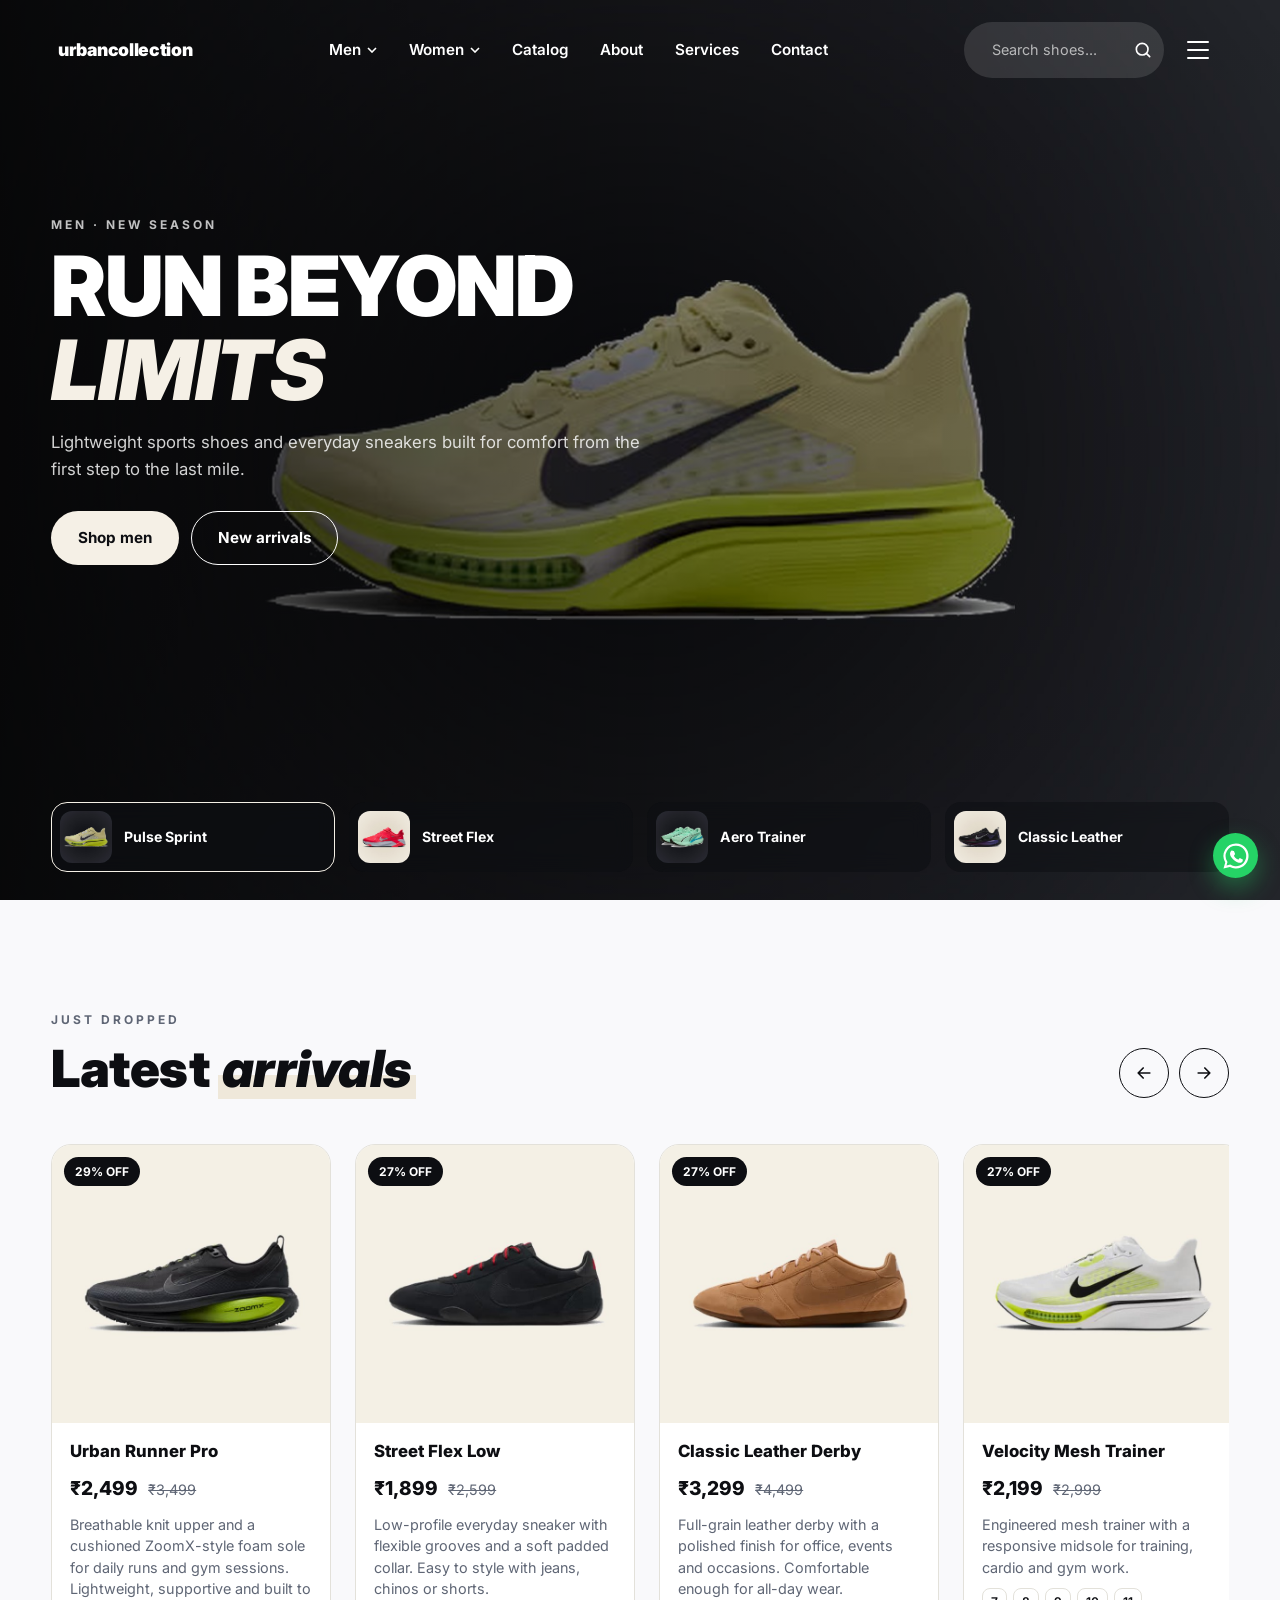
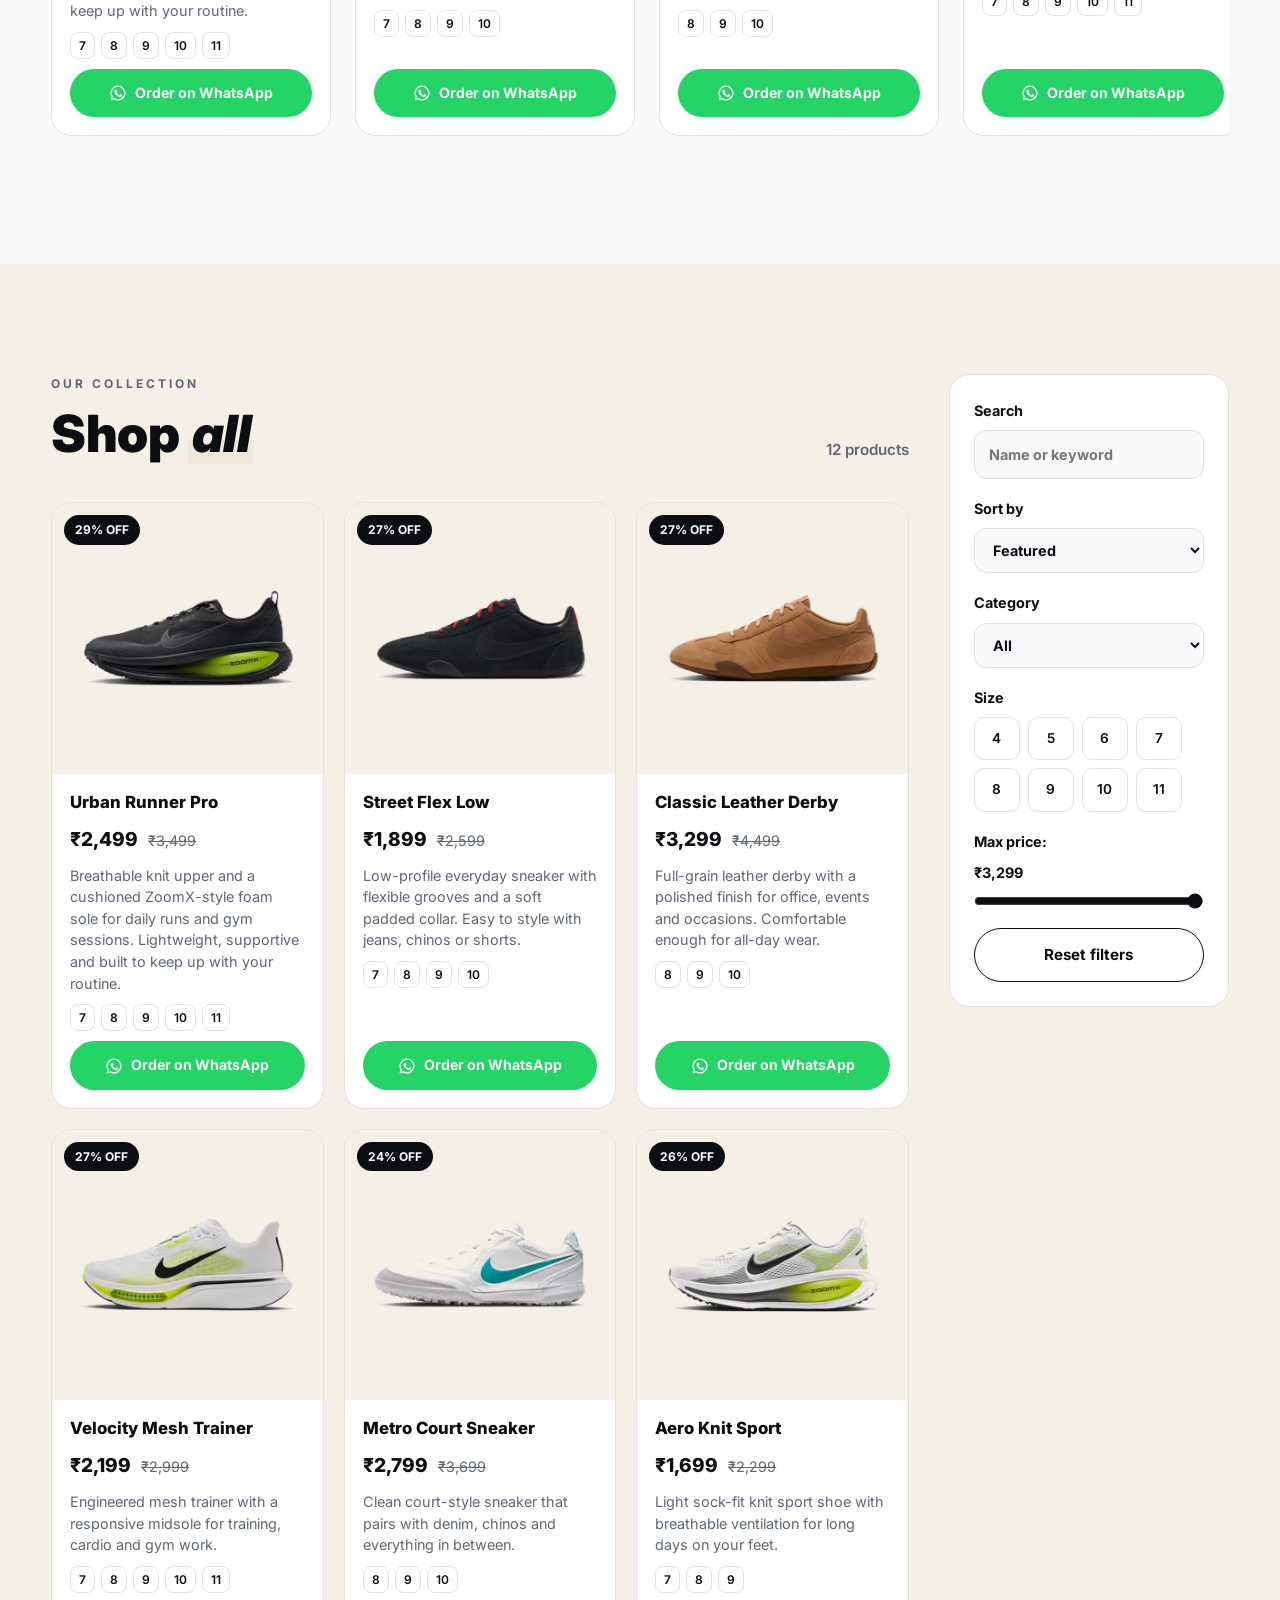
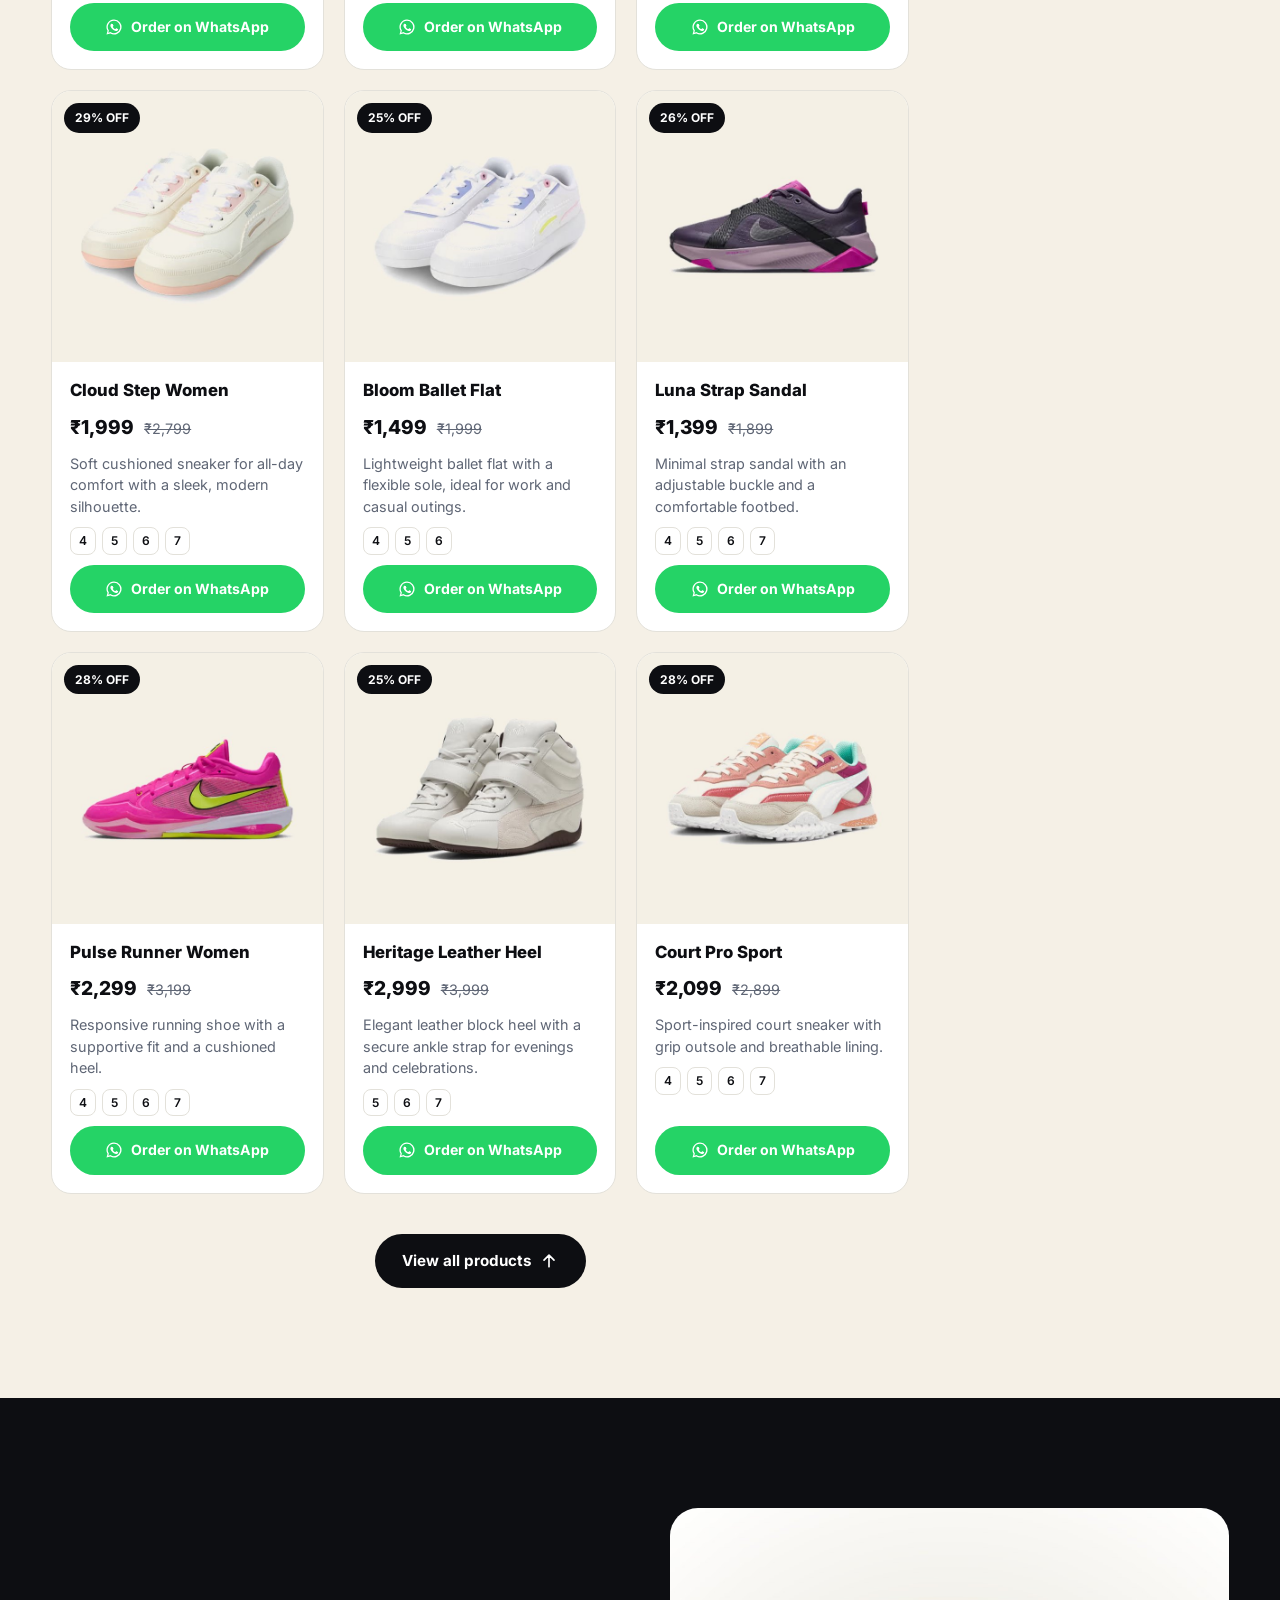
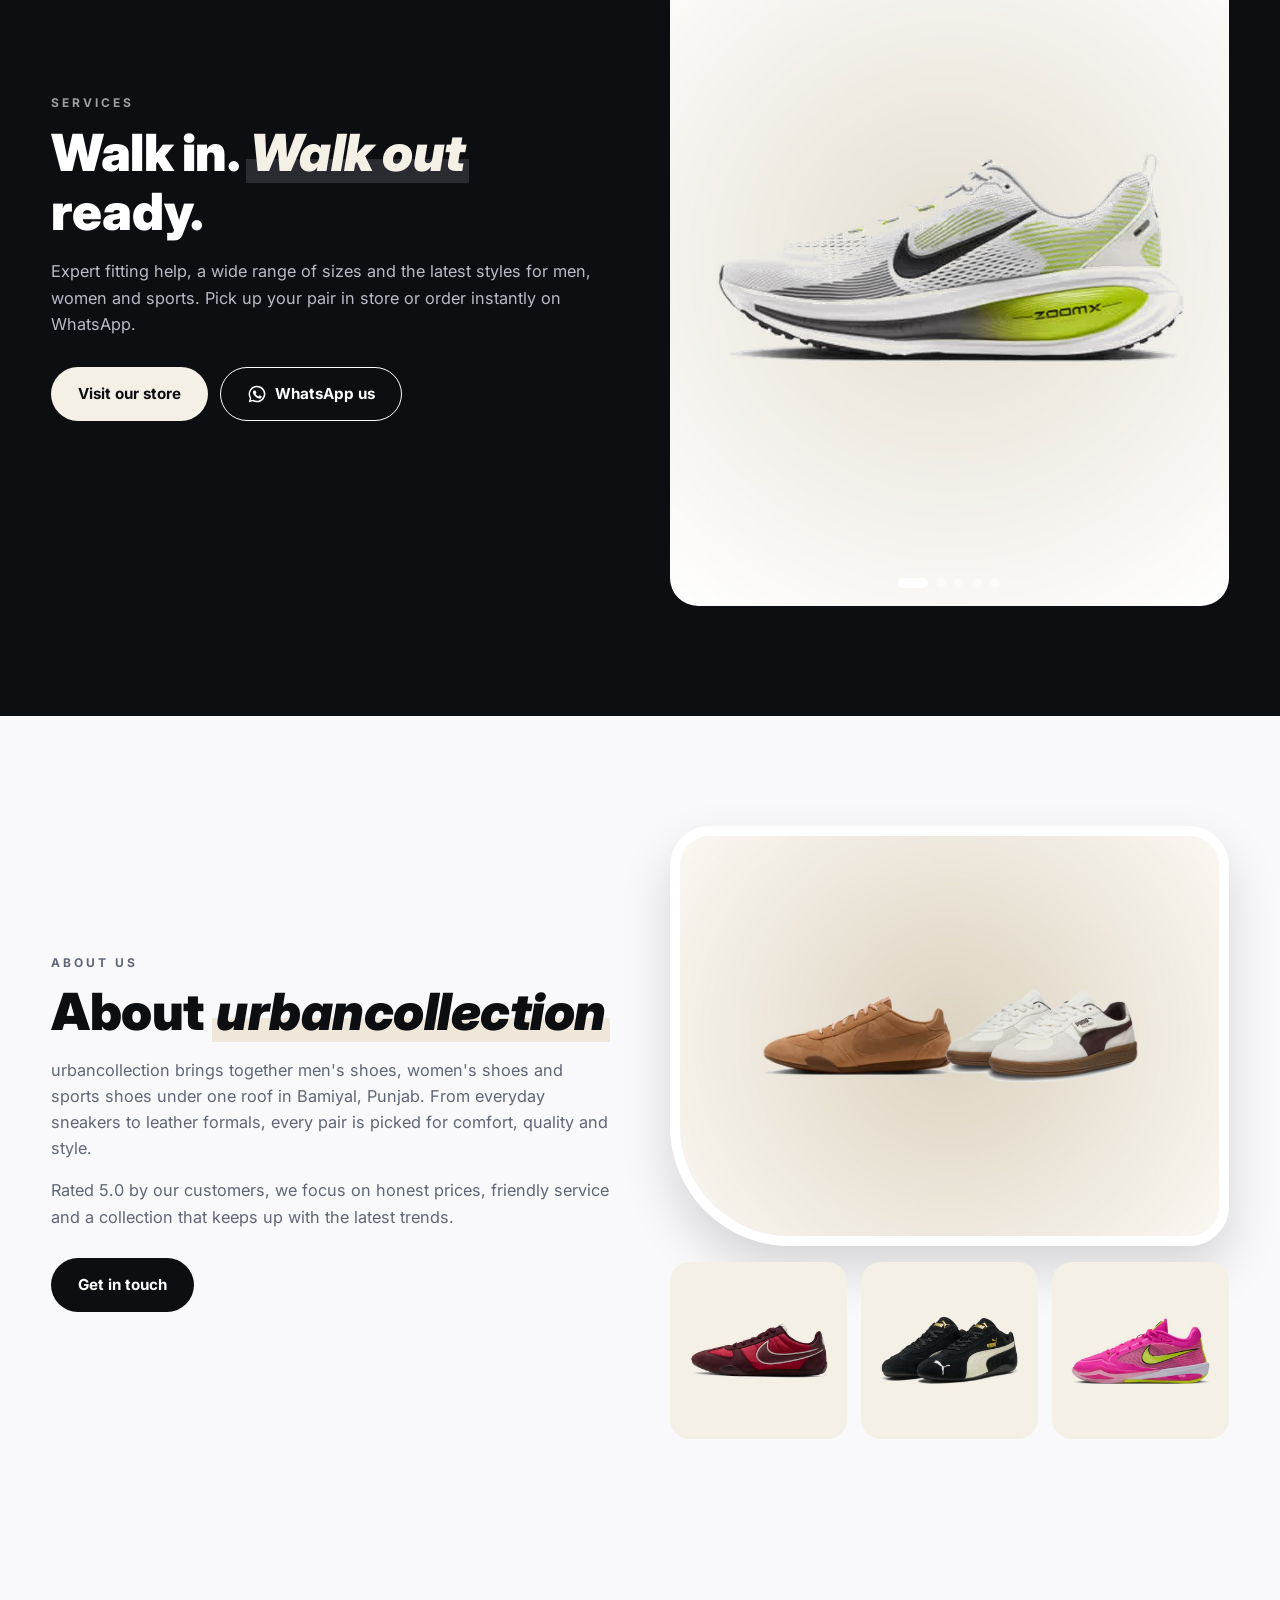
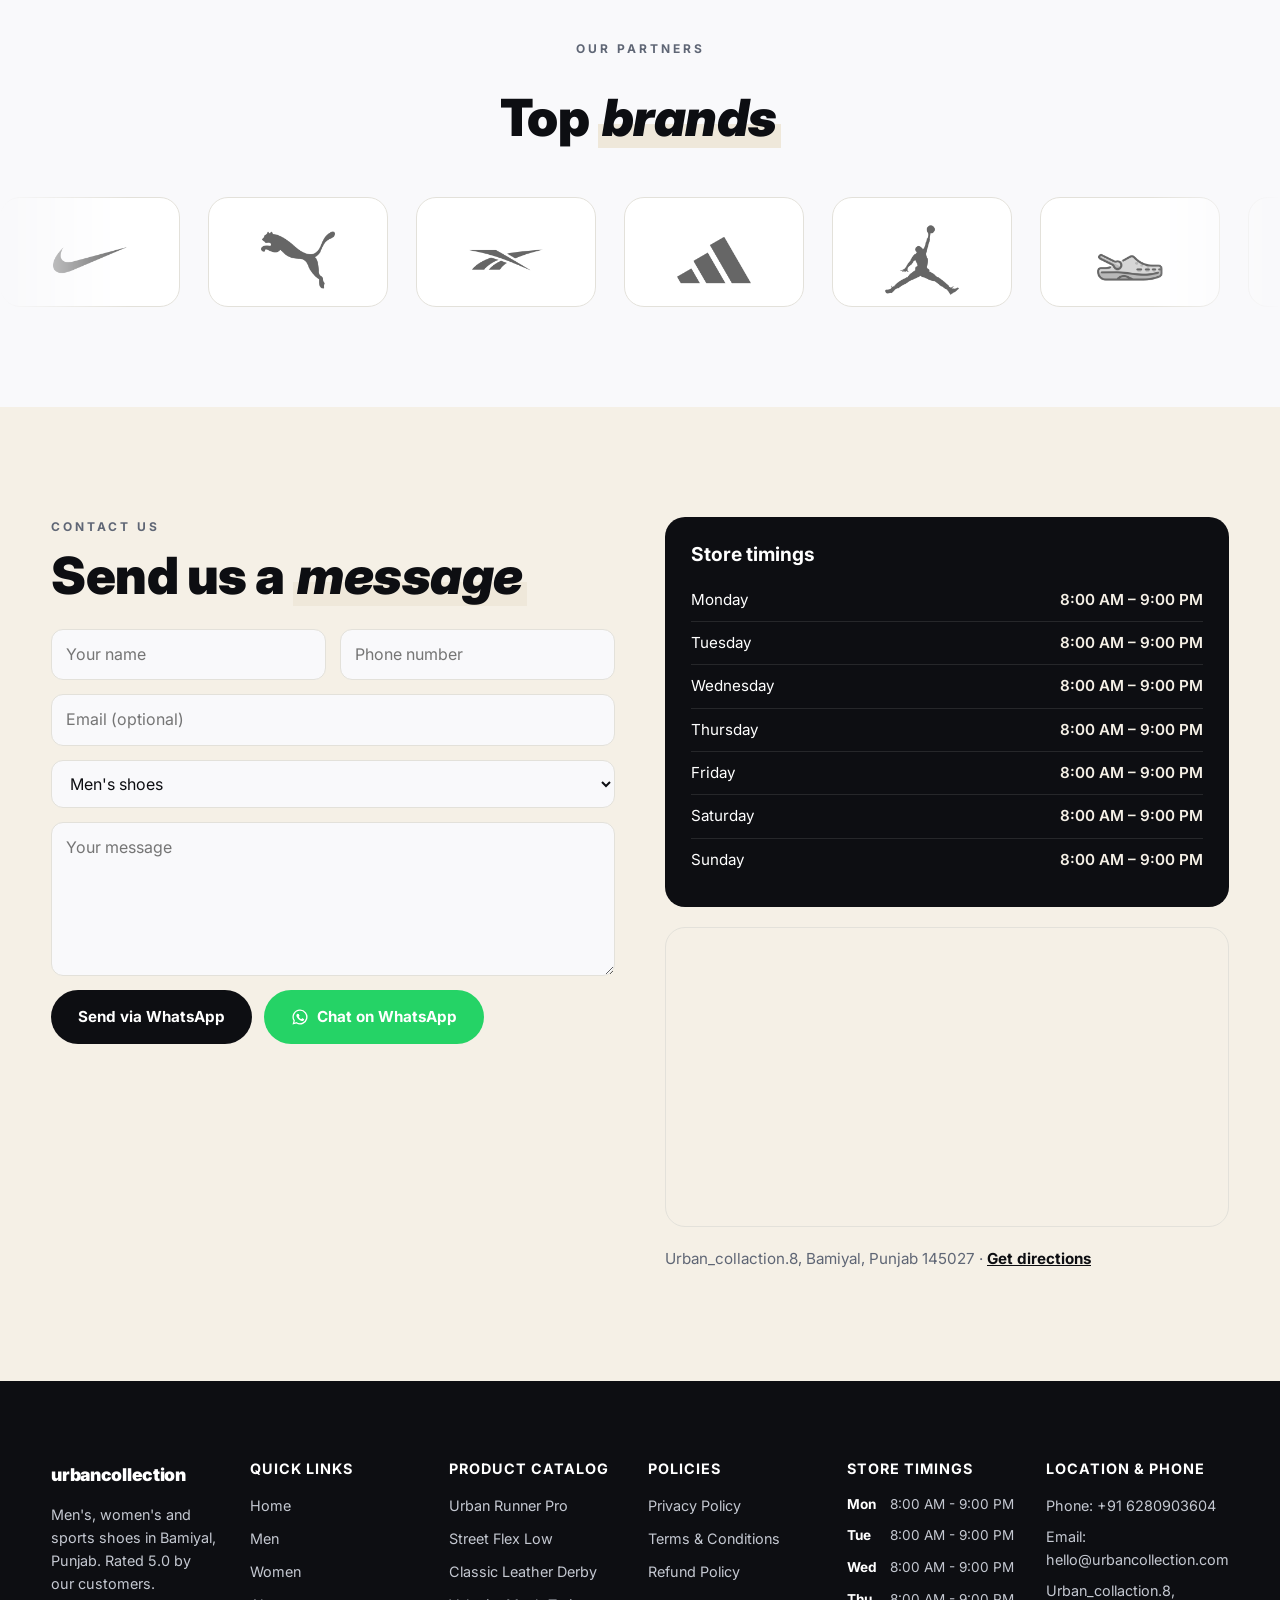
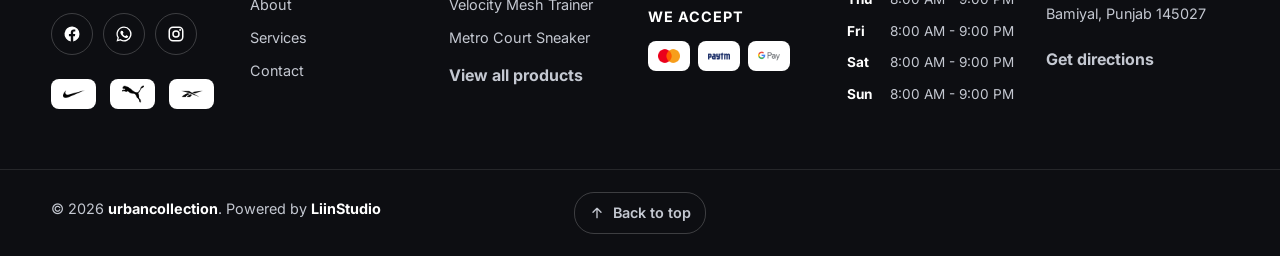
==== commit ee3856c3: "hiphen sign add" ====
--- a/index.html
+++ b/index.html
@@ -238,7 +238,7 @@
                 <option value="low">Price: low to high</option>
                 <option value="high">Price: high to low</option>
                 <option value="disc">Best discount</option>
-                <option value="name">Name A–Z</option>
+                <option value="name">Name A-Z</option>
               </select>
             </label>
             <label>Category
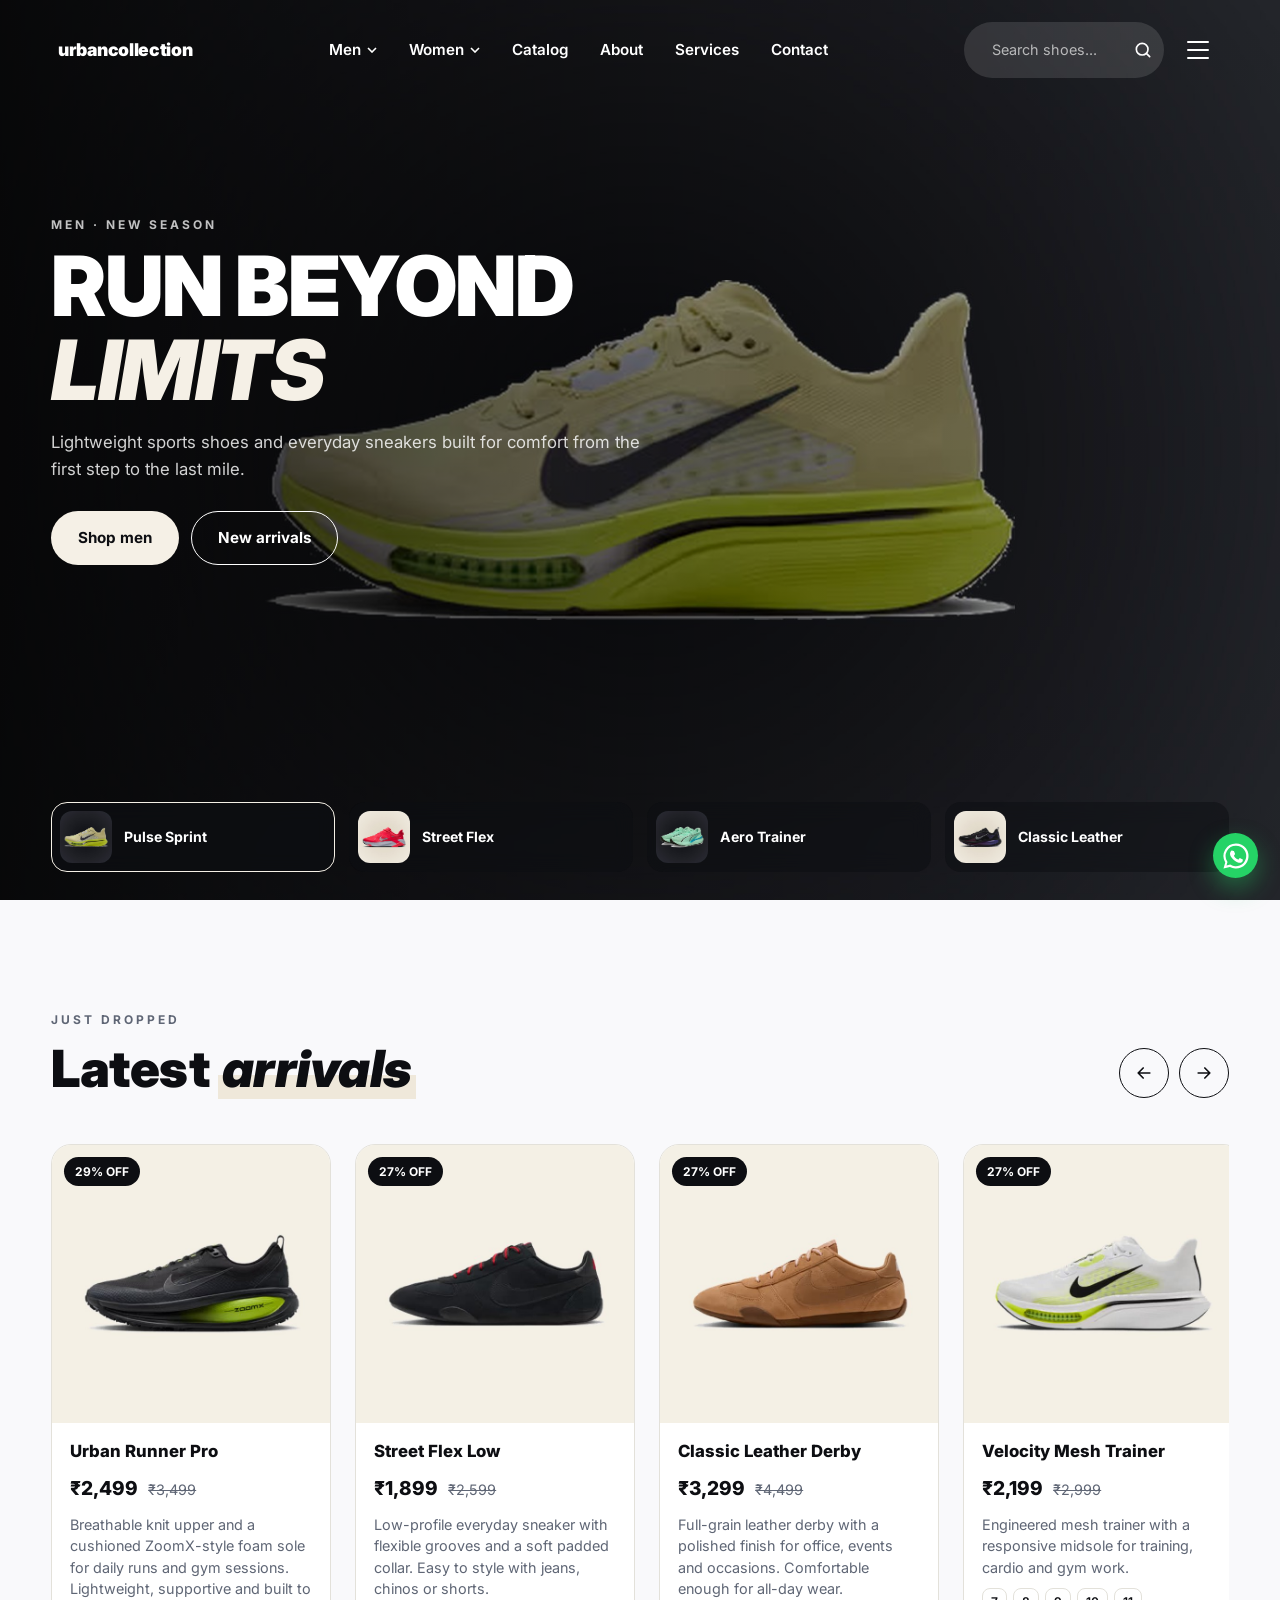
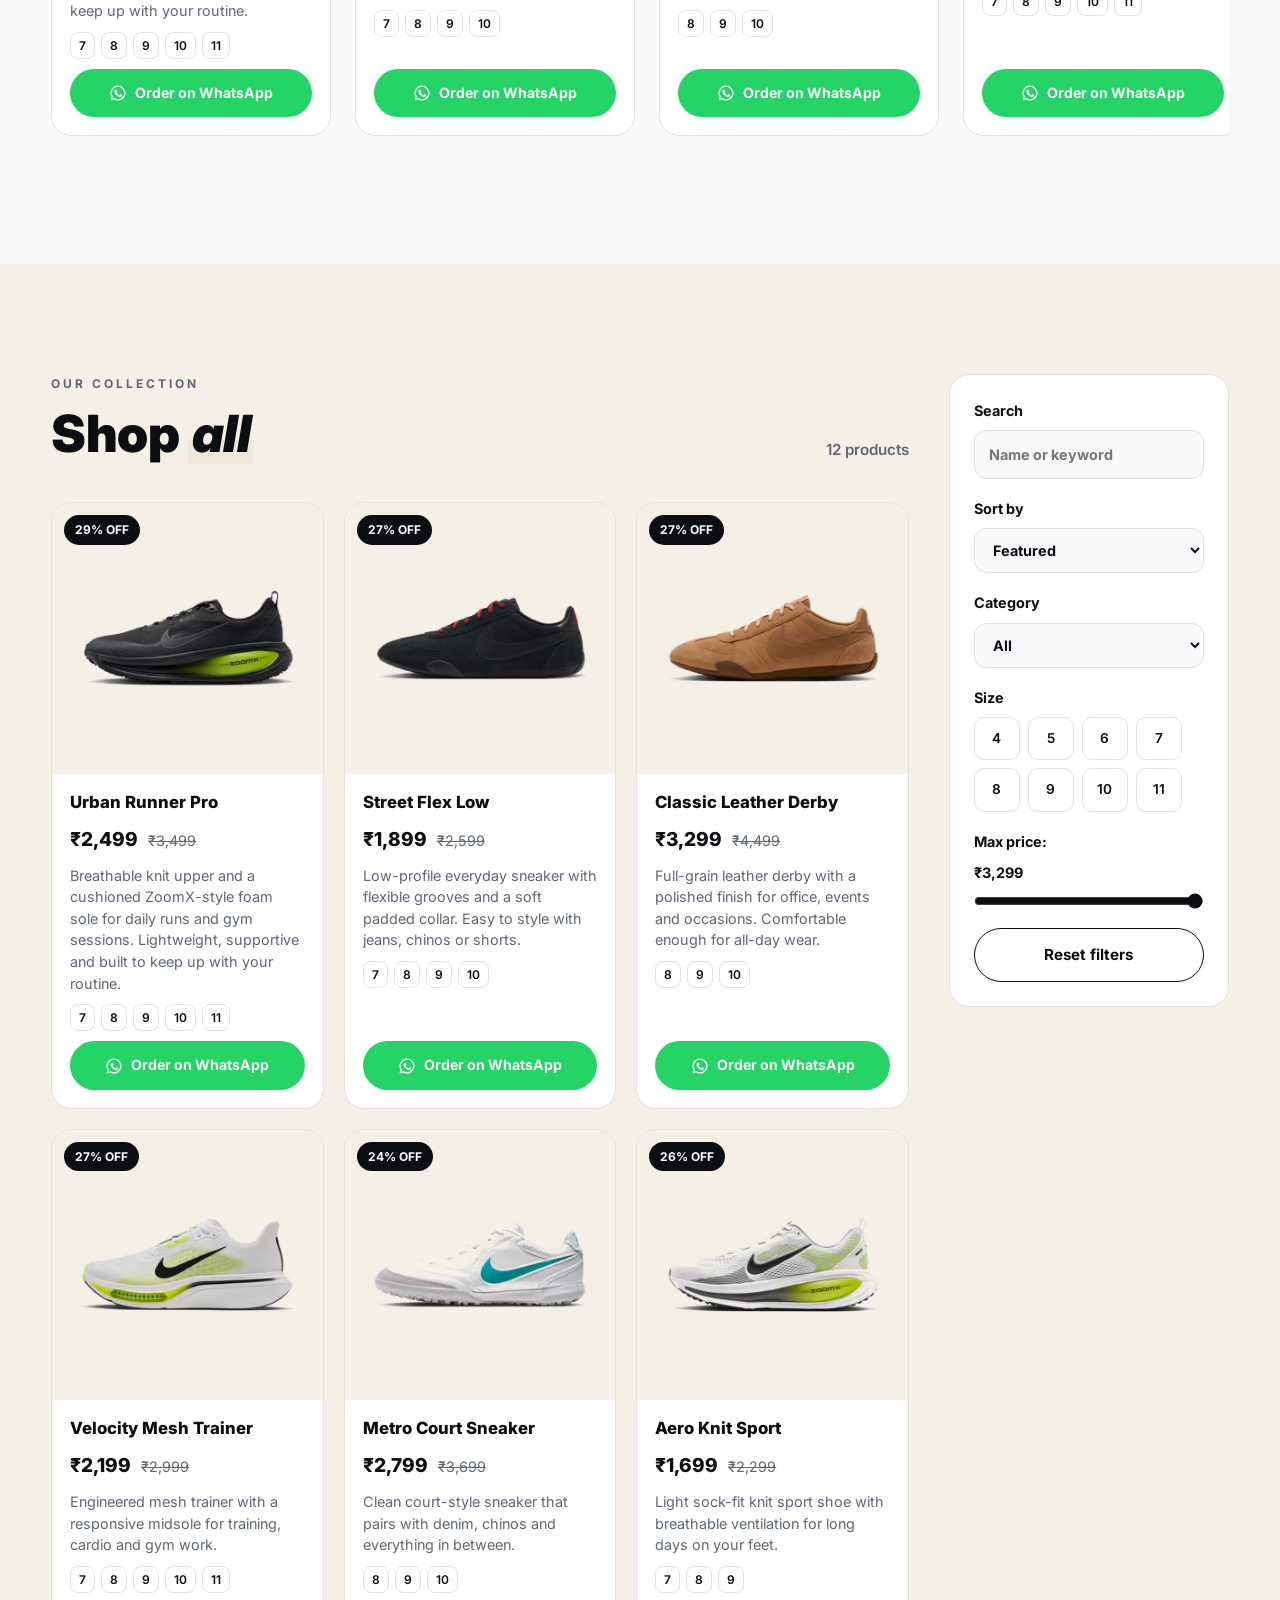
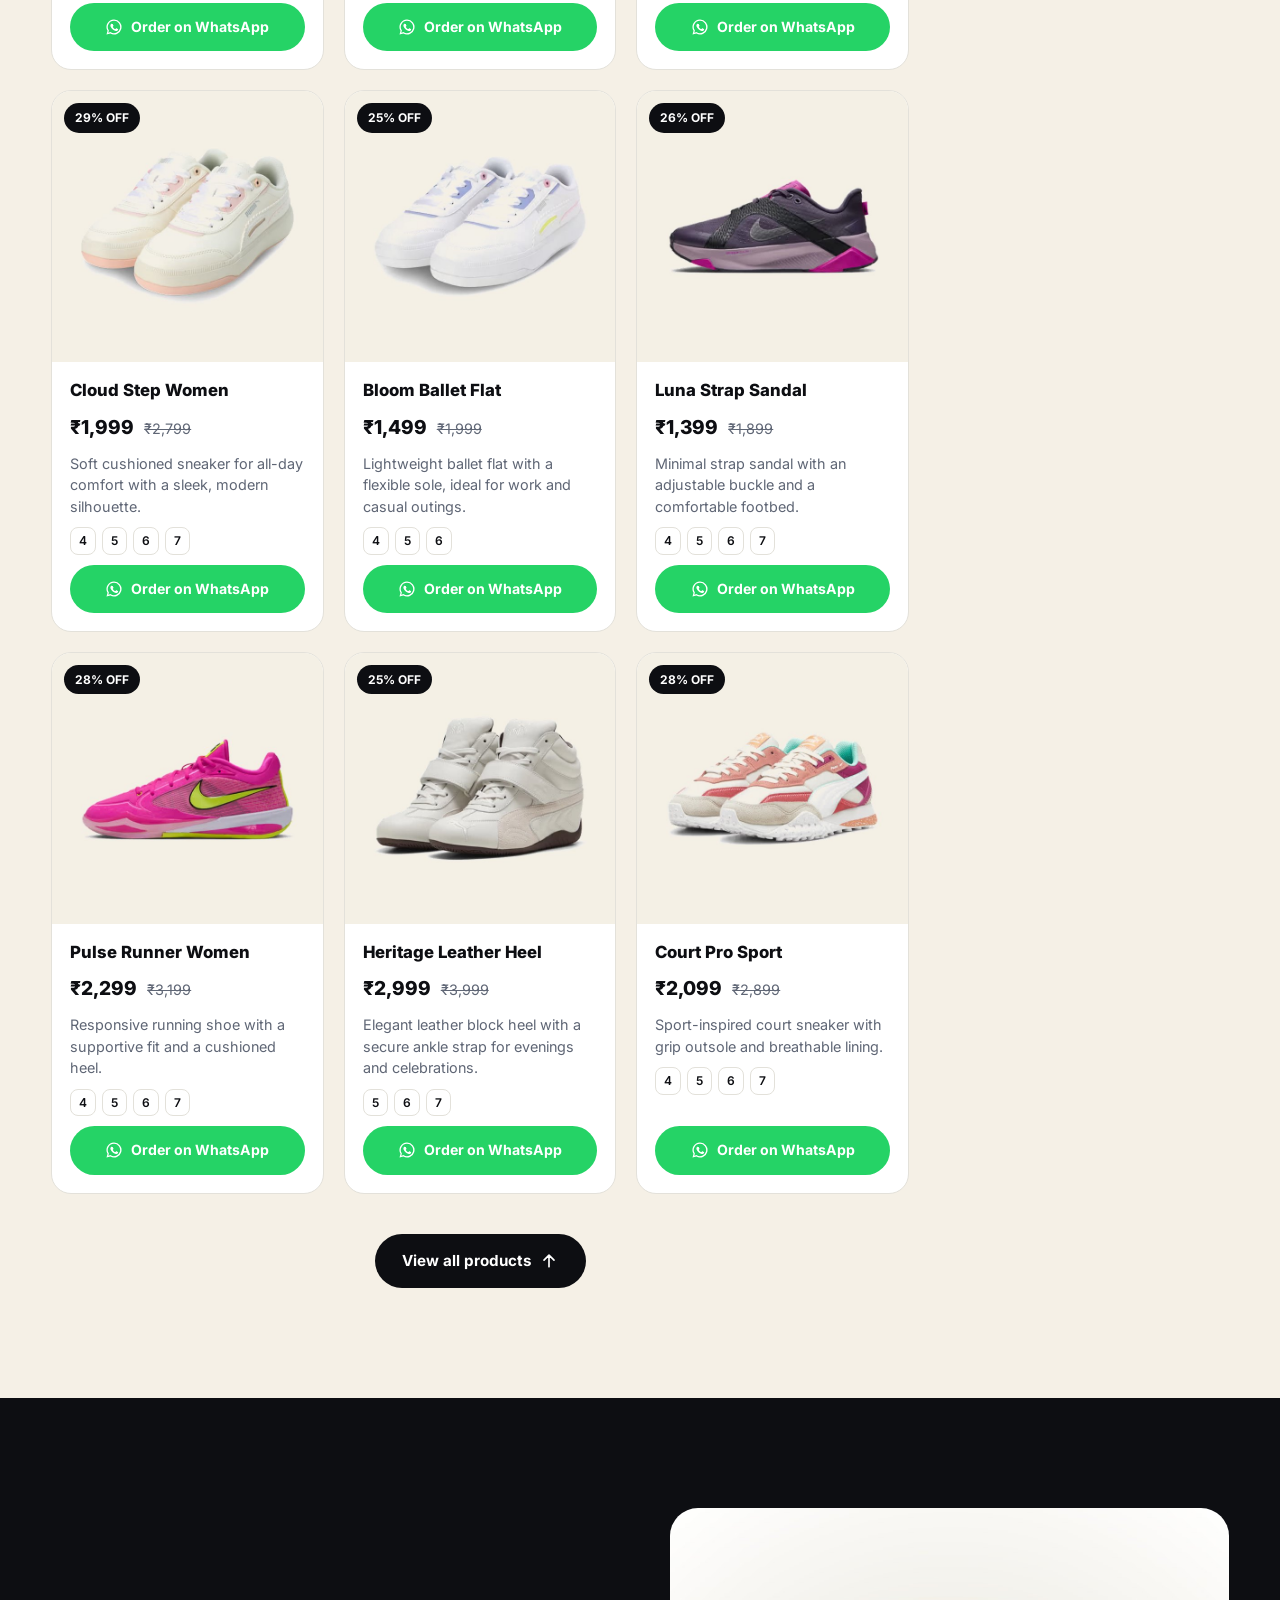
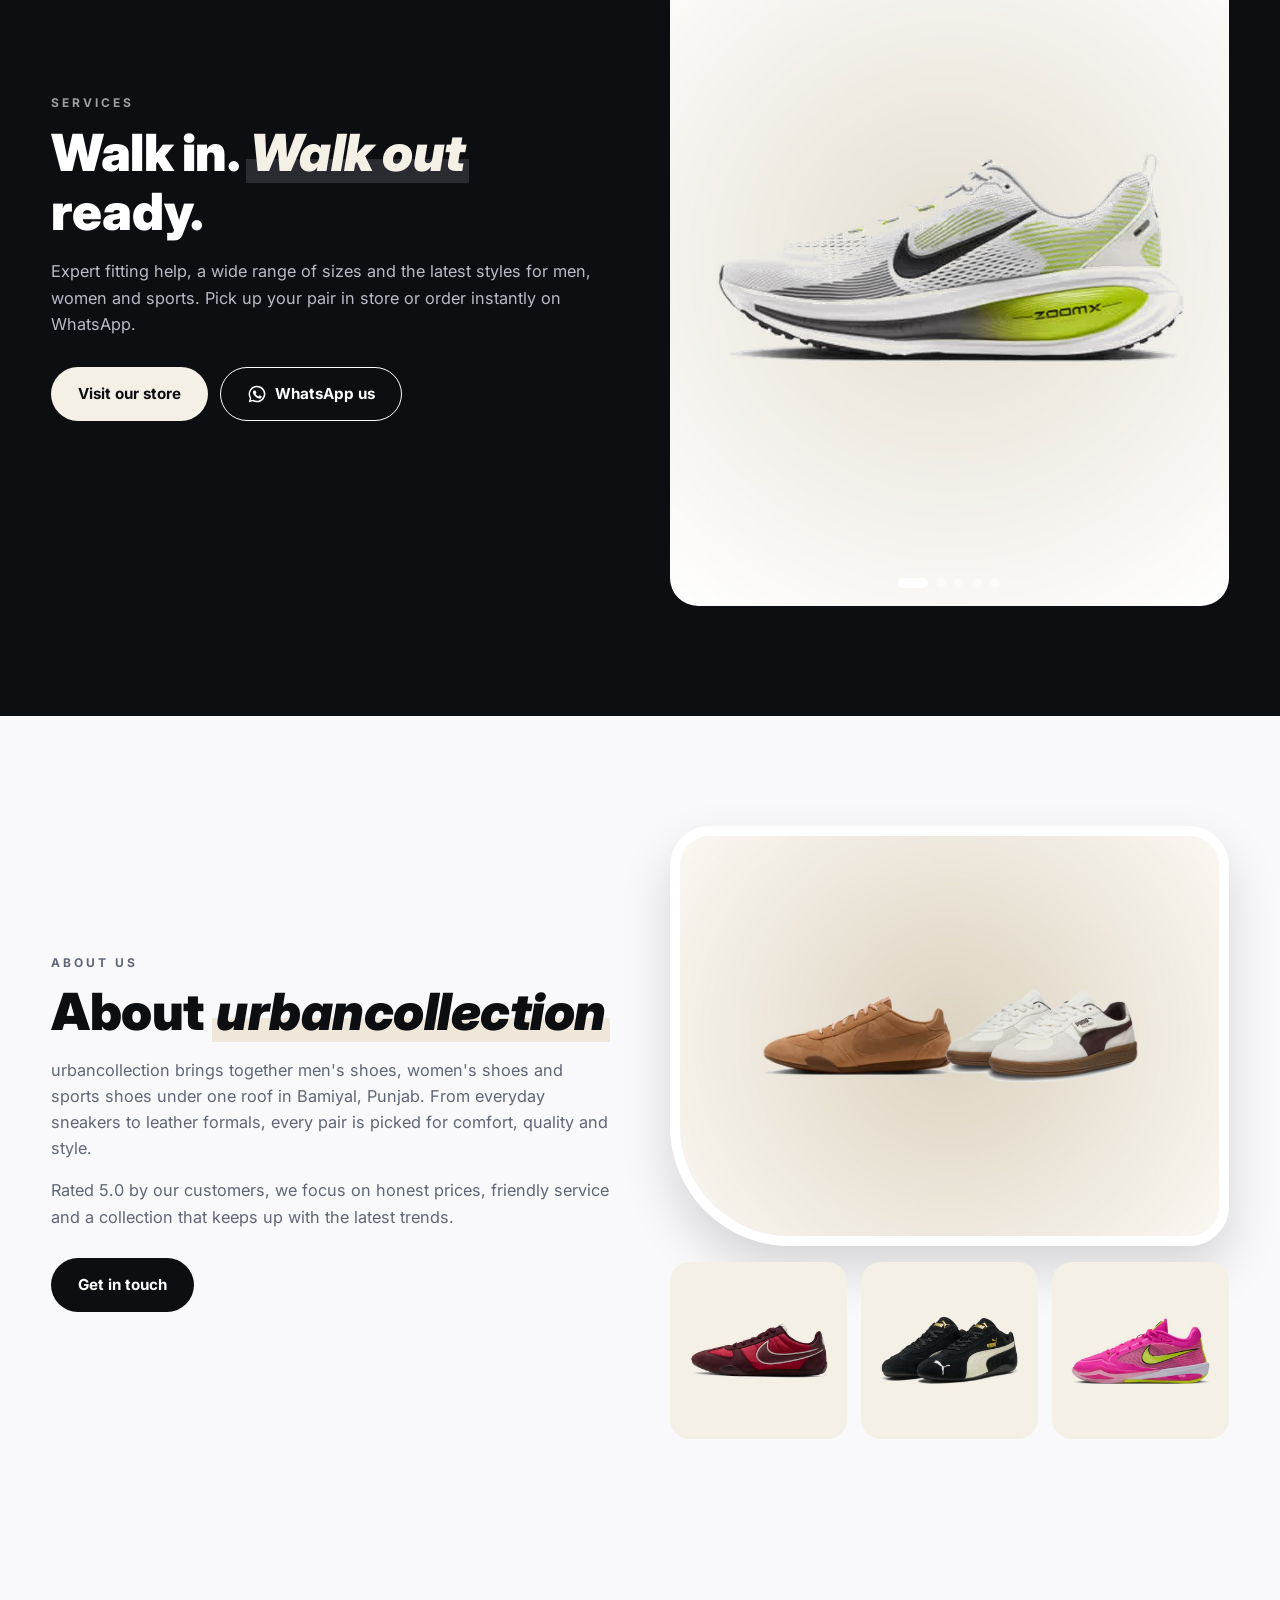
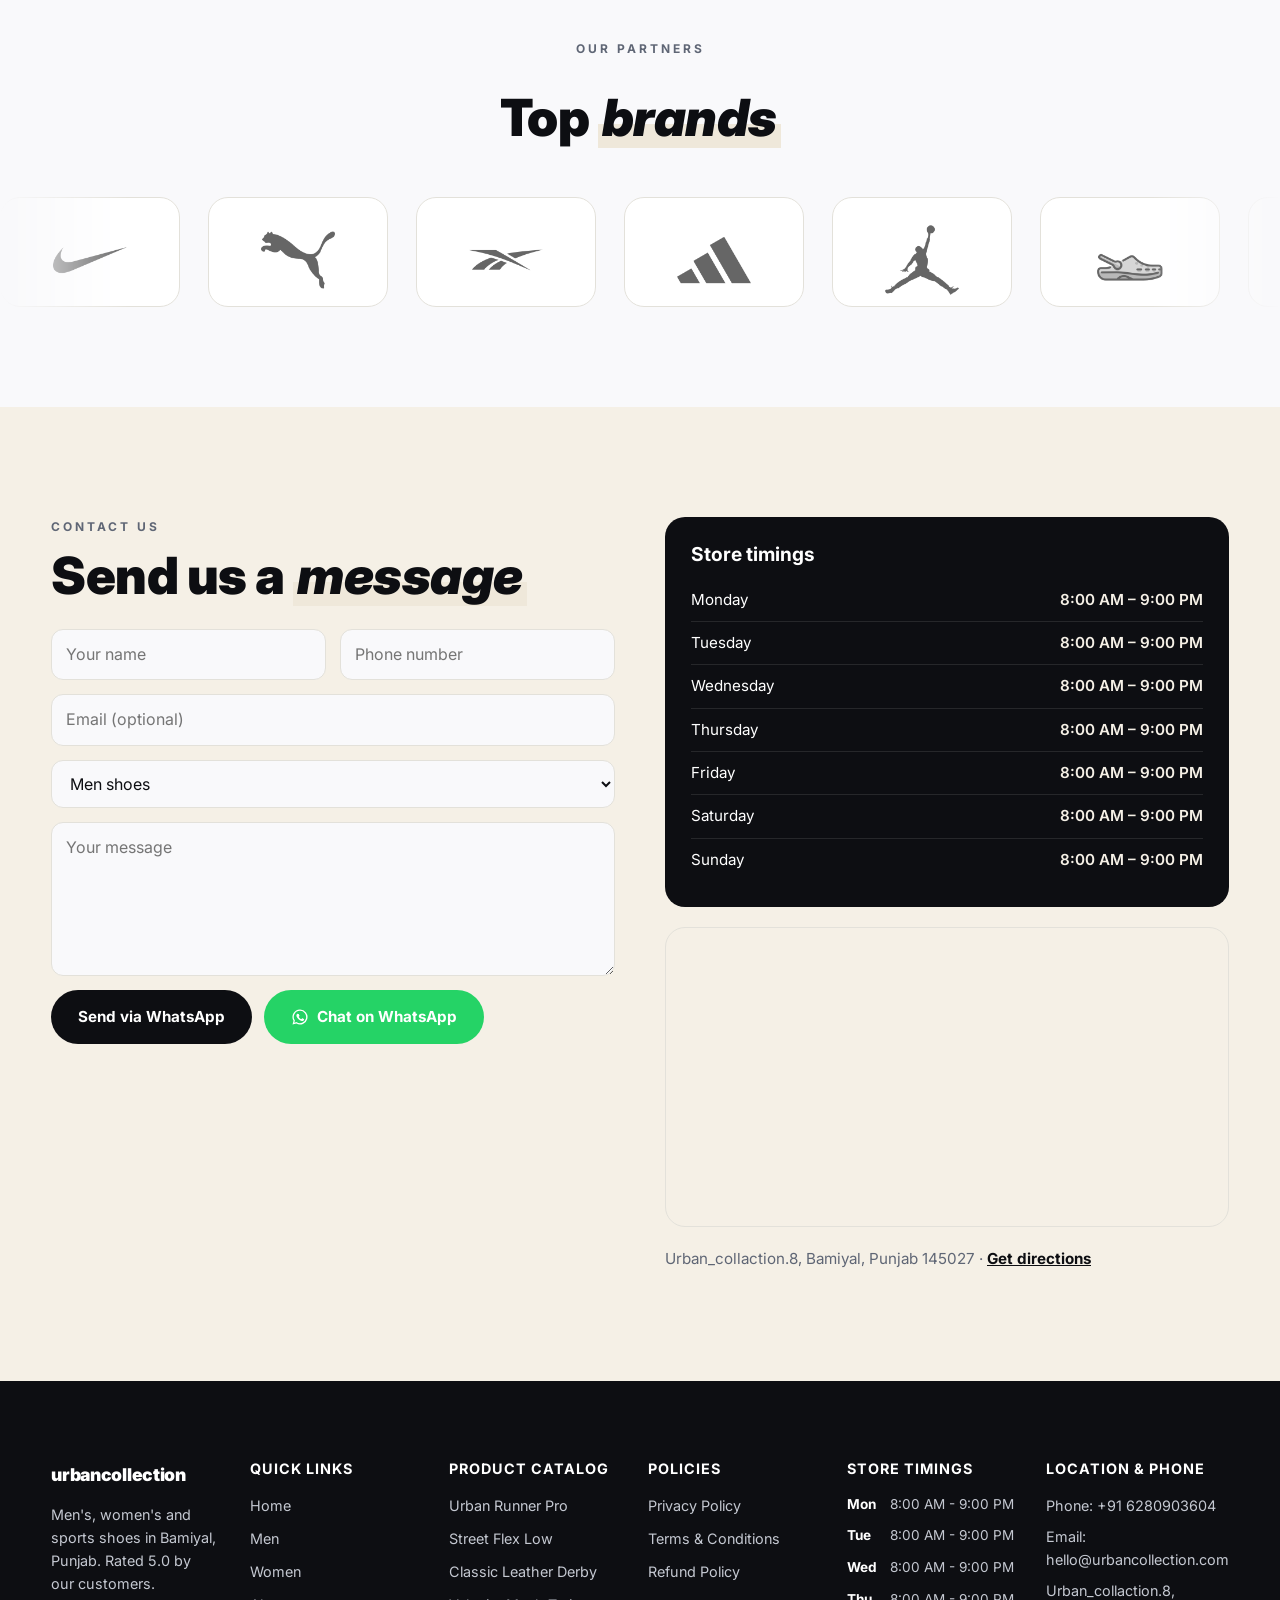
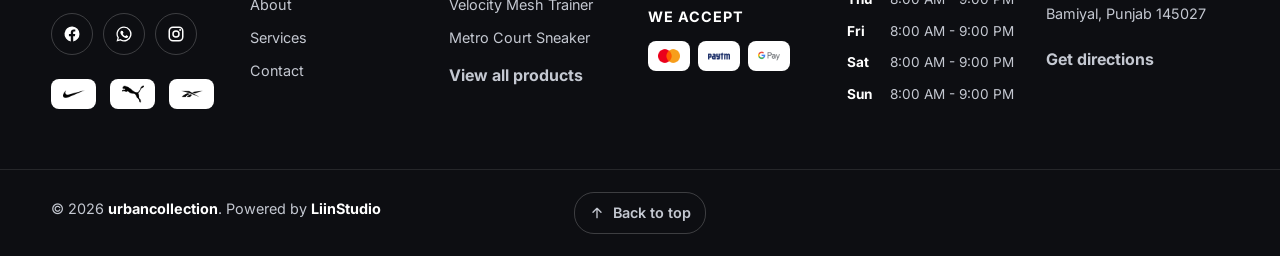
==== commit 3eb823df: "index.file update" ====
--- a/index.html
+++ b/index.html
@@ -343,8 +343,8 @@
             </div>
             <input name="email" type="email" placeholder="Email (optional)">
             <select name="interest">
-              <option>Men's shoes</option>
-              <option>Women's shoes</option>
+              <option>Men shoes</option>
+              <option>Women shoes</option>
               <option>Sports shoes</option>
               <option>Other</option>
             </select>
